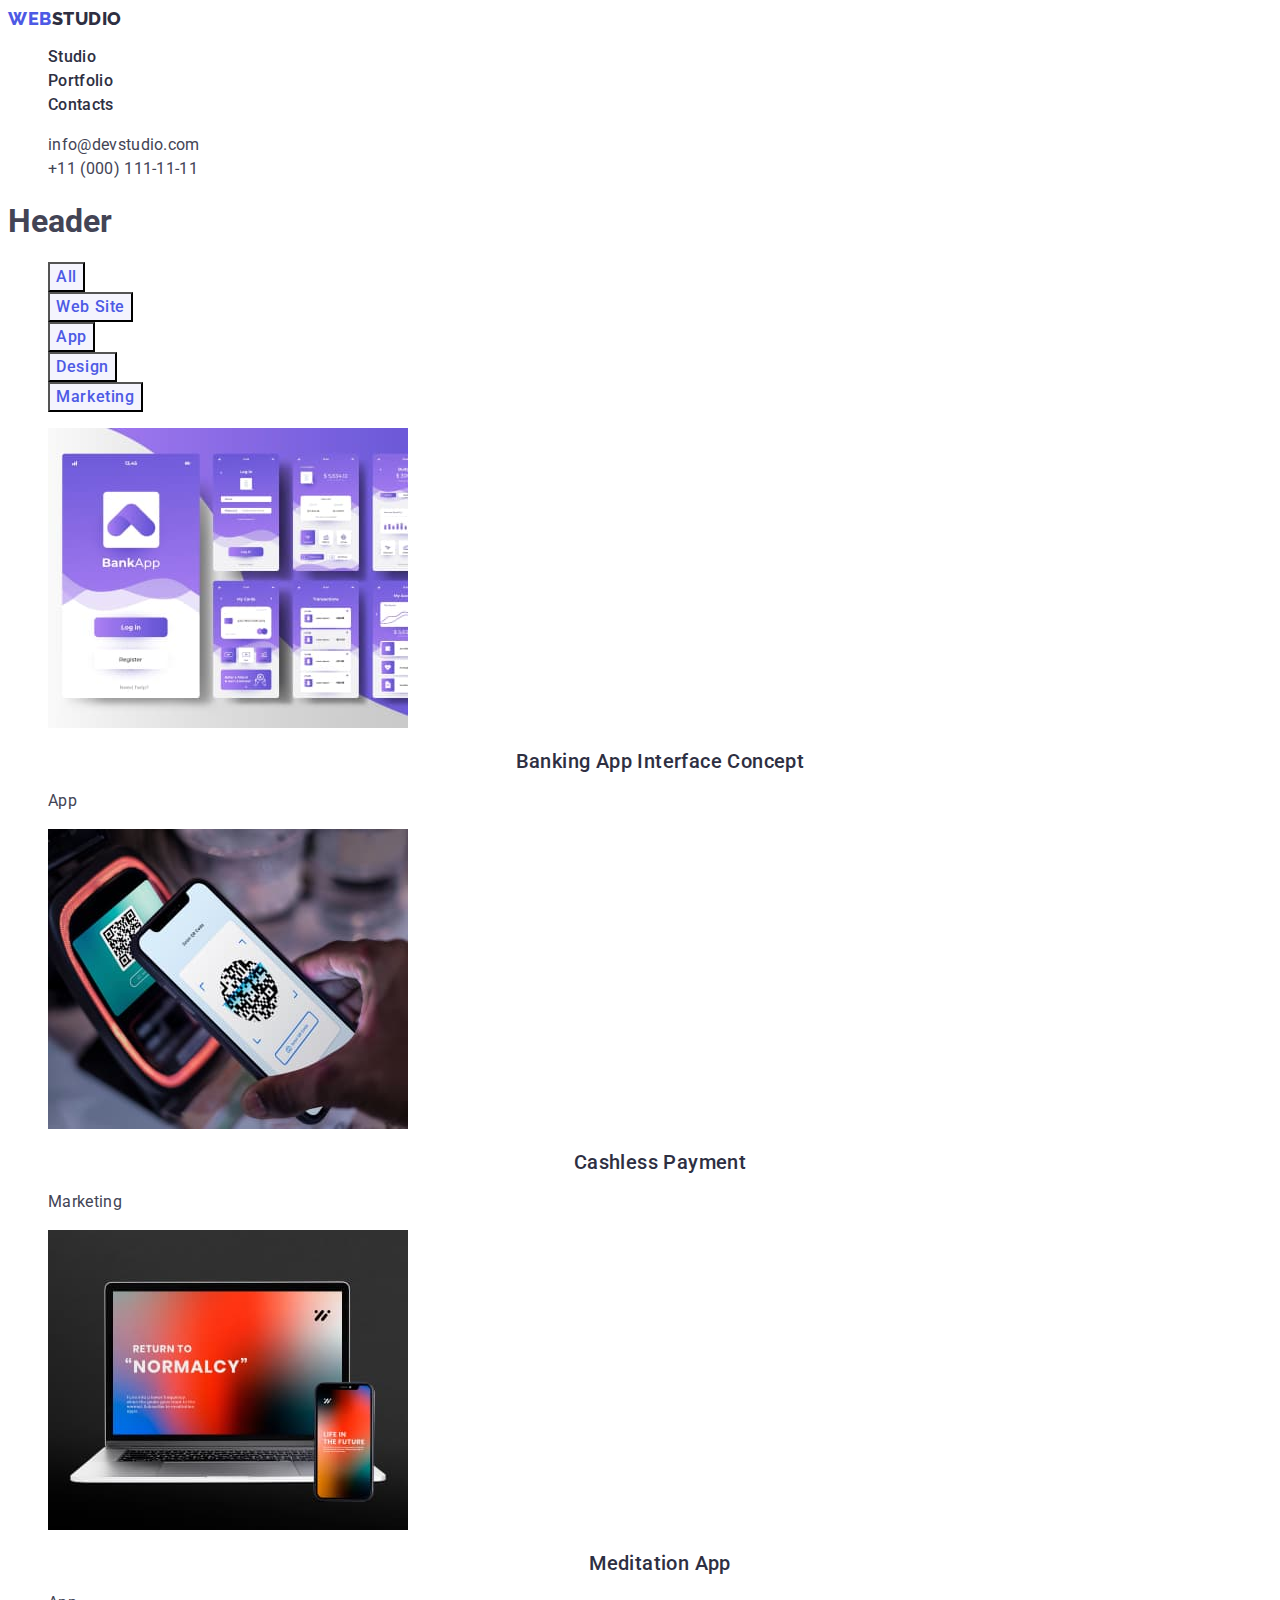
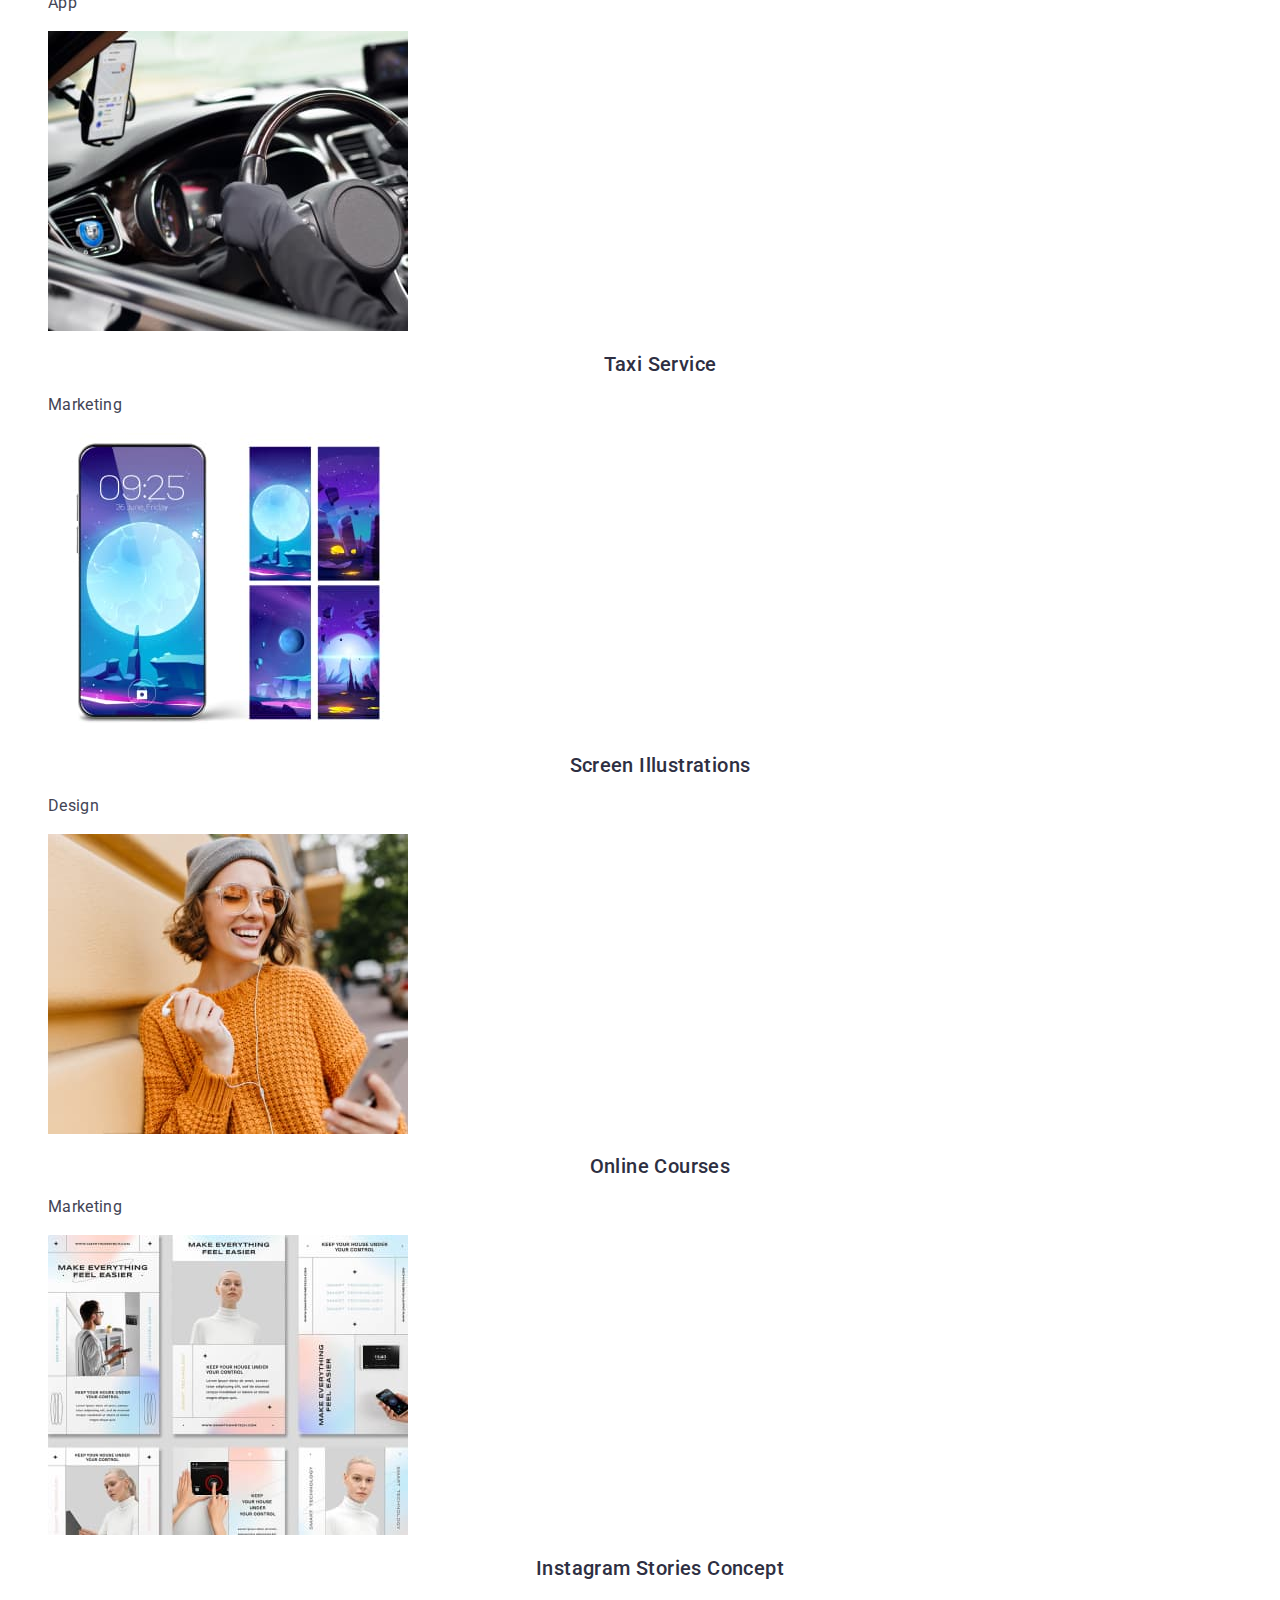
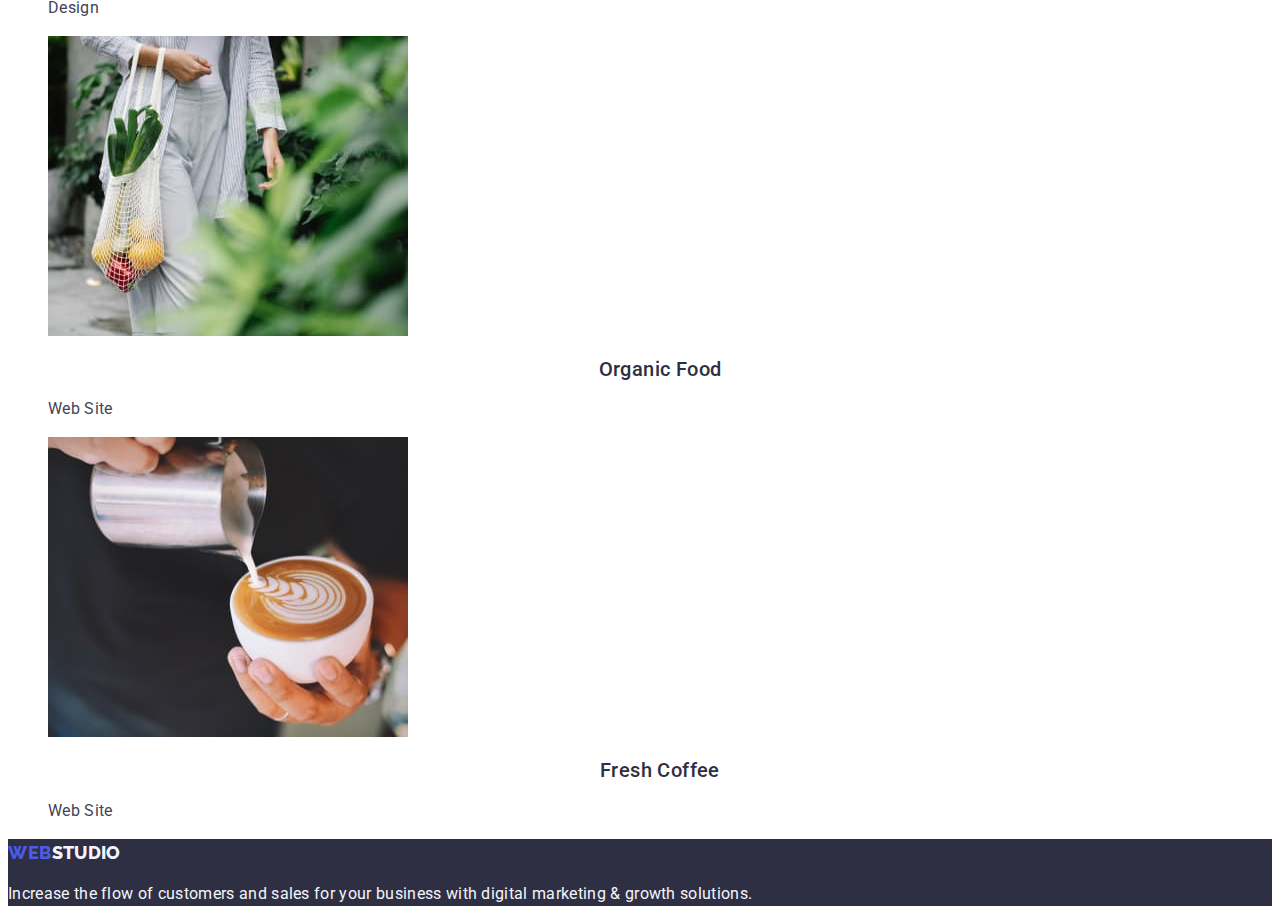
==== portfolio.html @ 29a631ba "Initial commit" ====
<!DOCTYPE html>
<html lang="en">
  <head>
    <meta charset="UTF-8" />
    <meta name="viewport" content="width=device-width, initial-scale=1.0" />
    <title>Web Studio</title>
    <link rel="preconnect" href="https://fonts.googleapis.com" />
    <link rel="preconnect" href="https://fonts.gstatic.com" crossorigin />
    <link
      href="https://fonts.googleapis.com/css2?family=Raleway:wght@400;800&family=Roboto:wght@500&display=swap"
      rel="stylesheet"
    />
    <link rel="stylesheet" href="./css/styles.css" />
  </head>
  <body>
    <header>
      <nav>
        <!-- Logo -->
        <a class="link logo" href="./index.html"
          >Web<span class="studio-text">Studio</span></a
        >
        <!-- menu -->
        <ul class="list">
          <li>
            <a class="menu-item link" href="./index.html">Studio</a>
          </li>
          <li>
            <a class="menu-item link" href="./portfolio.html">Portfolio</a>
          </li>
          <li><a class="menu-item link" href="">Contacts</a></li>
        </ul>
      </nav>
      <!-- contacts -->
      <address class="address">
        <ul class="list">
          <li>
            <a class="address-item link" href="mailto:info@devstudio.com"
              >info@devstudio.com</a
            >
          </li>
          <li>
            <a class="address-item link" href="tel:+110001111111"
              >+11 (000) 111-11-11</a
            >
          </li>
        </ul>
      </address>
    </header>
    <main>
      <!-- filter buttons -->
      <section>
        <h1>Header</h1>
        <ul class="list">
          <li>
            <button class="filter-buttons-section" type="button">All</button>
          </li>
          <li>
            <button class="filter-buttons-section" type="button">
              Web Site
            </button>
          </li>
          <li>
            <button class="filter-buttons-section" type="button">App</button>
          </li>
          <li>
            <button class="filter-buttons-section" type="button">Design</button>
          </li>
          <li>
            <button class="filter-buttons-section" type="button">
              Marketing
            </button>
          </li>
        </ul>
        <ul class="list">
          <li>
            <a class="link" href="">
              <img
                src="./images/portfolio/bank-app-interface.jpg"
                alt="Banking App Interface"
                width="360"
                height="300"
              />
              <h2 class="second-level-header portfolio-second-level-header"> Banking App Interface Concept </h2>
              <p class="sec-two-four-paragraph portfolio-paragraph"> App </p>
            </a>
          </li>
          <li>
            <a class="link" href="">
              <img
                src="./images/portfolio/cashless-payment.jpg"
                alt="Cashless Payment"
                width="360"
                height="300"
              />
              <h2 class="second-level-header portfolio-second-level-header"> Cashless Payment </h2>
              <p class="sec-two-four-paragraph portfolio-paragraph"> Marketing </p>
            </a>
          </li>
          <li>
            <a class="link" href="">
              <img
                src="./images/portfolio/meditation-app.jpg"
                alt="Meditation App"
                width="360"
                height="300"
              />
              <h2 class="second-level-header portfolio-second-level-header"> Meditation App </h2>
              <p class="sec-two-four-paragraph portfolio-paragraph"> App </p>
            </a>
          </li>
          <li>
            <a class="link" href="">
              <img
                src="./images/portfolio/taxi-service.jpg"
                alt="Taxi Service"
                width="360"
                height="300"
              />
              <h2 class="second-level-header portfolio-second-level-header"> Taxi Service </h2>
              <p class="sec-two-four-paragraph portfolio-paragraph"> Marketing </p>
            </a>
          </li>
          <li>
            <a class="link" href="">
              <img
                src="./images/portfolio/screen-illustrations.jpg"
                alt="Screen Illustrations"
                width="360"
                height="300"
              />
              <h2 class="second-level-header portfolio-second-level-header"> Screen Illustrations </h2>
              <p class="sec-two-four-paragraph portfolio-paragraph"> Design </p>
            </a>
          </li>
          <li>
            <a class="link" href="">
              <img
                src="./images/portfolio/online-courses.jpg"
                alt="Online Courses"
                width="360"
                height="300"
              />
              <h2 class="second-level-header portfolio-second-level-header"> Online Courses </h2>
              <p class="sec-two-four-paragraph portfolio-paragraph"> Marketing </p>
            </a>
          </li>
          <li>
            <a class="link" href="">
              <img
                src="./images/portfolio/insta-stories-concept.jpg"
                alt="Instagram Stories Concept"
                width="360"
                height="300"
              />
              <h2 class="second-level-header portfolio-second-level-header"> Instagram Stories Concept </h2>
              <p class="sec-two-four-paragraph portfolio-paragraph"> Design </p>
            </a>
          </li>
          <li>
            <a class="link" href="">
              <img
                src="./images/portfolio/organic-food.jpg"
                alt="Organic Food"
                width="360"
                height="300"
              />
              <h2 class="second-level-header portfolio-second-level-header"> Organic Food </h2>
              <p class="sec-two-four-paragraph portfolio-paragraph"> Web Site</p>
            </a>
          </li>
          <li>
            <a class="link" href="">
              <img
                src="./images/portfolio/fresh-coffee.jpg"
                alt="Fresh Coffee"
                width="360"
                height="300"
              />
              <h2 class="second-level-header portfolio-second-level-header"> Fresh Coffee </h2>
              <p class="sec-two-four-paragraph portfolio-paragraph"> Web Site </p>
            </a>
          </li>
        </ul>
      </section>
    </main>
    <footer class="footer">
      <a class="link logo" href="./index.html"
        >Web<span class="studio-text-footer">Studio</span></a
      >
      <p class="footer-text">
        Increase the flow of customers and sales for your business with digital
        marketing & growth solutions.
      </p>
    </footer>
  </body>
</html>
---- css/styles.css ----
:root {
    --white: #ffffff;
    --dairy: #fcfcfc;
    --cornflower: #e7e9fc;
    --cloud: #f4f4fd;
    --iris: #4d5ae5;
    --ocean: #404bbf;
    --navy-blue: #2e2f42;
    --slate: #434455;
}

.list {
    list-style: none;
}

.link {
    text-decoration: none;
}

body {
    font-family: "Roboto", sans-serif;
    color: #434455;
    background-color: var(--white);
}

nav .logo {
    font-family: Raleway, sans-serif;
    font-size: 18px;
    font-weight: 800;
    line-height: 1.17;
    color: var(--iris);
    letter-spacing: 0.54px;
    text-transform: uppercase;
}

/* navigation */
.studio-text {
    color: var(--navy-blue);
    text-shadow: none;
}

.menu-item {
    font-weight: 500;
    font-size: 16px;
    line-height: 1.5;
    letter-spacing: 0.02em;
    color: var(--navy-blue);
}

.menu-item:hover,
.menu-item:focus {
    color: #404bbf;
}

address {
    font-style: normal;
}

.address-item {
    font-style: normal;
    line-height: 1.5;
    letter-spacing: 0.02em;
    color: var(--slate);
}

.address-item:hover,
.address-item:focus {
    color: #404bbf;
}

/* footer */
.footer {
    background-color: var(--navy-blue)
}

.logo {
    font-family: "Raleway", sans-serif;
    font-weight: 800;
    font-size: 18px;
    line-height: 1.17;
    letter-spacing: 0.03em;
    text-transform: uppercase;
    color: var(--iris);
}

.studio-text-footer {
    color: #f4f4fd;
    line-height: 1.5;
    color: var(--cloud);
    letter-spacing: 0.02em;
}

.footer-text {
    line-height: 1.5;
    color: var(--cloud);
    letter-spacing: 0.02em;
}

/* page 1 */
/* section 1 hero  */
.hero-section {
    background-color: var(--navy-blue);
}
.page-header {
    font-size: 56px;
    line-height: 1.07;
    text-align: center;
    letter-spacing: 0.02em;
    color: #ffffff;
}
/* hero button */
.hero-btn {
    background-color: #4D5AE5;
    color: #ffffff ;
    font-family: inherit;
    font-size: 16px;
    font-style: normal;
    font-weight: 500;
    line-height: 1.5;
    letter-spacing: 0.04em;
    cursor: pointer;
}

.hero-btn:hover,
.hero-btn:focus {
    background-color: var(--ocean);
    color: var(--white);
}

.level-three-header {
font-weight: 500;
font-size: 20px;
line-height: 1.2;
letter-spacing: 0.02em;
color: var(--navy-blue);

}

.sec-two-four-paragraph {
    line-height: 1.5;
    letter-spacing: 0.02em;
}

/* Section What are we doing  */
.second-level-header {
    font-size: 36px;
    line-height: 1.11;
    text-align: center;
    letter-spacing: 0.02em;
    text-transform: capitalize;
    color: var(--navy-blue);
}

/* Section 4 Our Team */
.our-team {
    background-color: #F4F4FD;
}
.our-team-list-item {
    background-color: #FFFFFF;
}

/* page 2 portfolio */
/* filter buttons */
.filter-buttons-section {
    font-family: inherit;
    font-weight: 500;
    font-size: 16px;
    line-height: 1.5;
    letter-spacing: 0.04em;
    color: var(--iris);
    background-color: var(--cloud);
    cursor: pointer;
}

.filter-buttons-section:hover,
.filter-buttons-section:focus {
    color: #FFFFFF;
    background-color: #404BBF;
}

.portfolio-second-level-header {
    font-weight: 500;
    font-size: 20px;
    line-height: 1.2;
}

.portfolio-paragraph {
    color: var(--slate);
}
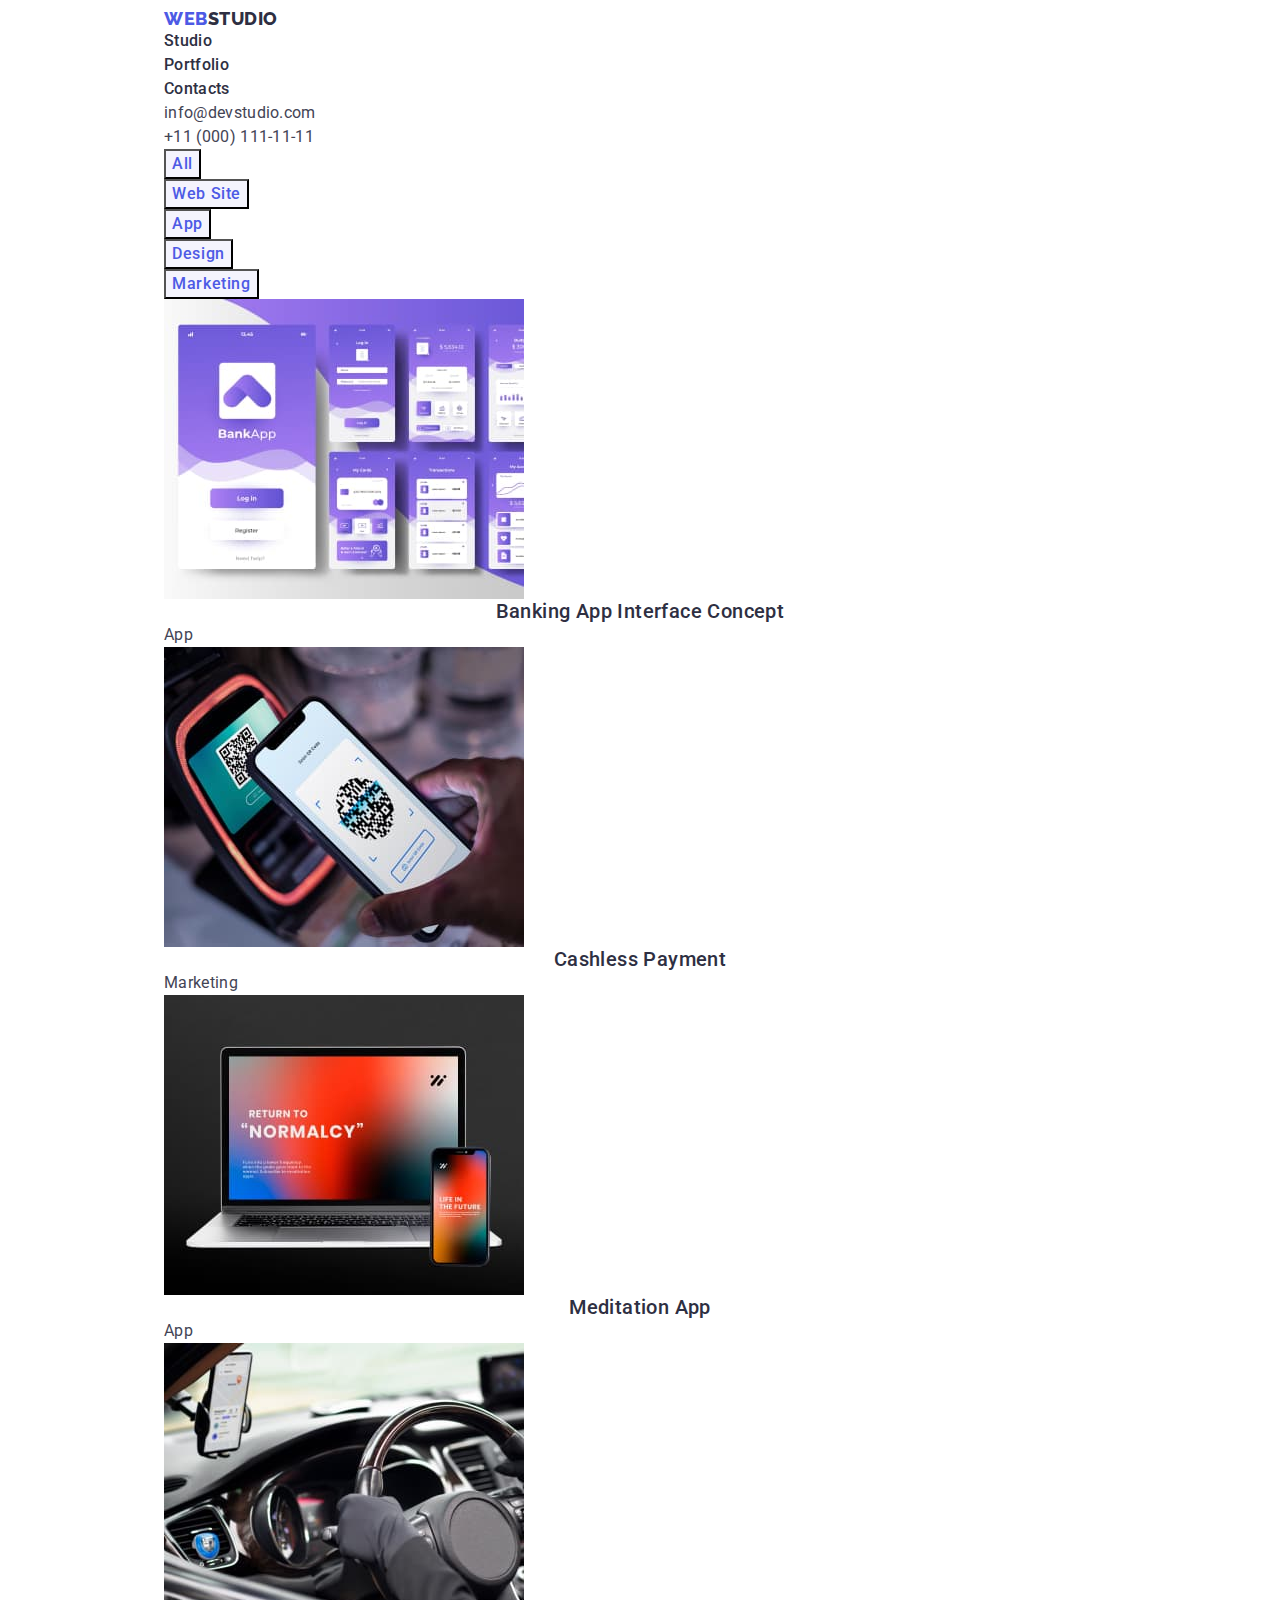
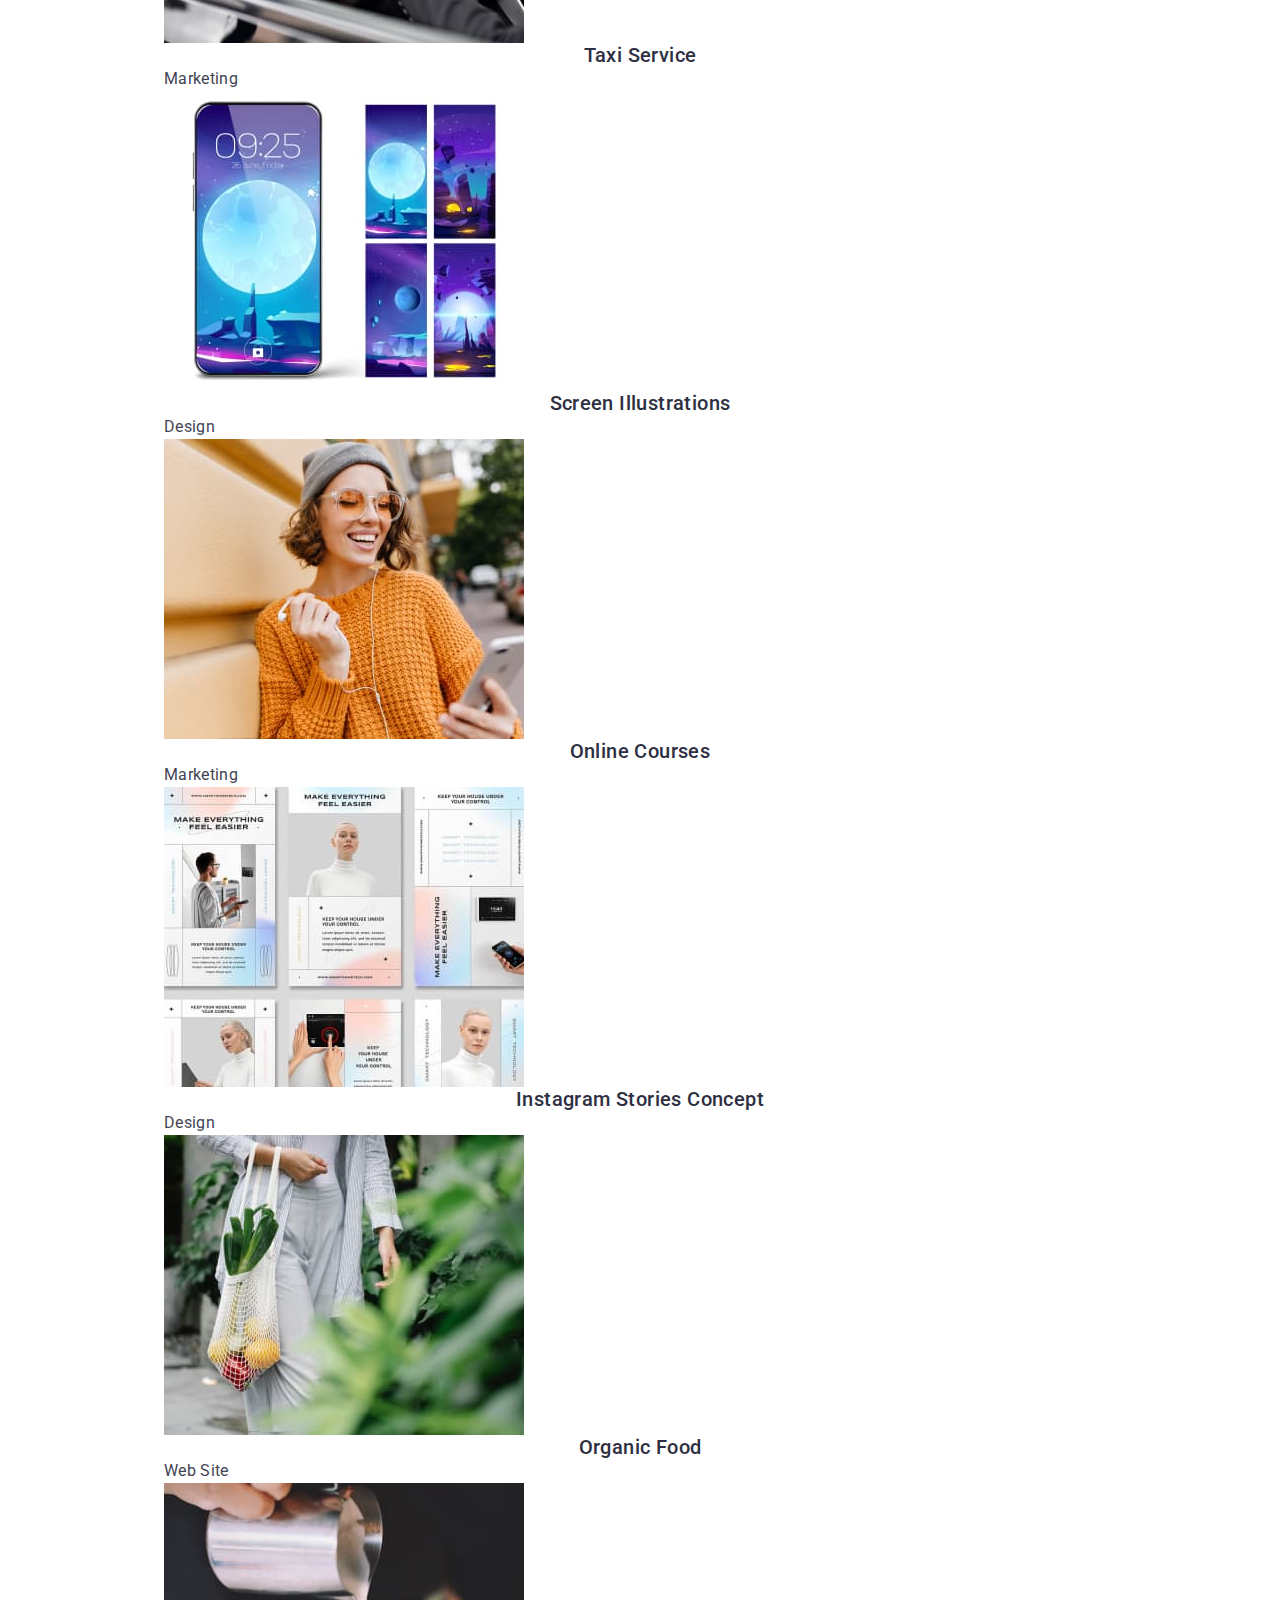
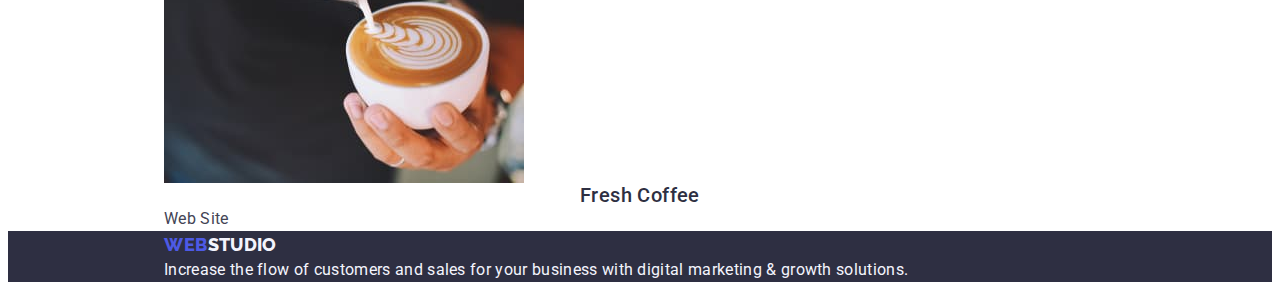
==== commit cf0b8470: "first edit" ====
--- a/portfolio.html
+++ b/portfolio.html
@@ -10,187 +10,230 @@
       href="https://fonts.googleapis.com/css2?family=Raleway:wght@400;800&family=Roboto:wght@500&display=swap"
       rel="stylesheet"
     />
+    <link
+      rel="stylesheet"
+      href="https://cdnjs.cloudflare.com/ajax/libs/modern-normalize/2.0.0/modern-normalize.min.css"
+      integrity="sha512-4xo8blKMVCiXpTaLzQSLSw3KFOVPWhm/TRtuPVc4WG6kUgjH6J03IBuG7JZPkcWMxJ5huwaBpOpnwYElP/m6wg=="
+      crossorigin="anonymous"
+      referrerpolicy="no-referrer"
+    />
     <link rel="stylesheet" href="./css/styles.css" />
   </head>
   <body>
     <header>
-      <nav>
-        <!-- Logo -->
-        <a class="link logo" href="./index.html"
-          >Web<span class="studio-text">Studio</span></a
-        >
-        <!-- menu -->
-        <ul class="list">
-          <li>
-            <a class="menu-item link" href="./index.html">Studio</a>
-          </li>
-          <li>
-            <a class="menu-item link" href="./portfolio.html">Portfolio</a>
-          </li>
-          <li><a class="menu-item link" href="">Contacts</a></li>
-        </ul>
-      </nav>
-      <!-- contacts -->
-      <address class="address">
-        <ul class="list">
-          <li>
-            <a class="address-item link" href="mailto:info@devstudio.com"
-              >info@devstudio.com</a
-            >
-          </li>
-          <li>
-            <a class="address-item link" href="tel:+110001111111"
-              >+11 (000) 111-11-11</a
-            >
-          </li>
-        </ul>
-      </address>
+      <div class="container">
+        <nav>
+          <!-- Logo -->
+          <a class="link logo" href="./index.html"
+            >Web<span class="studio-text">Studio</span></a
+          >
+          <!-- menu -->
+          <ul class="list">
+            <li>
+              <a class="menu-item link" href="./index.html">Studio</a>
+            </li>
+            <li>
+              <a class="menu-item link" href="./portfolio.html">Portfolio</a>
+            </li>
+            <li><a class="menu-item link" href="">Contacts</a></li>
+          </ul>
+        </nav>
+        <!-- contacts -->
+        <address class="address">
+          <ul class="list">
+            <li>
+              <a class="address-item link" href="mailto:info@devstudio.com"
+                >info@devstudio.com</a
+              >
+            </li>
+            <li>
+              <a class="address-item link" href="tel:+110001111111"
+                >+11 (000) 111-11-11</a
+              >
+            </li>
+          </ul>
+        </address>
+      </div>
     </header>
     <main>
       <!-- filter buttons -->
       <section>
-        <h1>Header</h1>
-        <ul class="list">
-          <li>
-            <button class="filter-buttons-section" type="button">All</button>
-          </li>
-          <li>
-            <button class="filter-buttons-section" type="button">
-              Web Site
-            </button>
-          </li>
-          <li>
-            <button class="filter-buttons-section" type="button">App</button>
-          </li>
-          <li>
-            <button class="filter-buttons-section" type="button">Design</button>
-          </li>
-          <li>
-            <button class="filter-buttons-section" type="button">
-              Marketing
-            </button>
-          </li>
-        </ul>
-        <ul class="list">
-          <li>
-            <a class="link" href="">
-              <img
-                src="./images/portfolio/bank-app-interface.jpg"
-                alt="Banking App Interface"
-                width="360"
-                height="300"
-              />
-              <h2 class="second-level-header portfolio-second-level-header"> Banking App Interface Concept </h2>
-              <p class="sec-two-four-paragraph portfolio-paragraph"> App </p>
-            </a>
-          </li>
-          <li>
-            <a class="link" href="">
-              <img
-                src="./images/portfolio/cashless-payment.jpg"
-                alt="Cashless Payment"
-                width="360"
-                height="300"
-              />
-              <h2 class="second-level-header portfolio-second-level-header"> Cashless Payment </h2>
-              <p class="sec-two-four-paragraph portfolio-paragraph"> Marketing </p>
-            </a>
-          </li>
-          <li>
-            <a class="link" href="">
-              <img
-                src="./images/portfolio/meditation-app.jpg"
-                alt="Meditation App"
-                width="360"
-                height="300"
-              />
-              <h2 class="second-level-header portfolio-second-level-header"> Meditation App </h2>
-              <p class="sec-two-four-paragraph portfolio-paragraph"> App </p>
-            </a>
-          </li>
-          <li>
-            <a class="link" href="">
-              <img
-                src="./images/portfolio/taxi-service.jpg"
-                alt="Taxi Service"
-                width="360"
-                height="300"
-              />
-              <h2 class="second-level-header portfolio-second-level-header"> Taxi Service </h2>
-              <p class="sec-two-four-paragraph portfolio-paragraph"> Marketing </p>
-            </a>
-          </li>
-          <li>
-            <a class="link" href="">
-              <img
-                src="./images/portfolio/screen-illustrations.jpg"
-                alt="Screen Illustrations"
-                width="360"
-                height="300"
-              />
-              <h2 class="second-level-header portfolio-second-level-header"> Screen Illustrations </h2>
-              <p class="sec-two-four-paragraph portfolio-paragraph"> Design </p>
-            </a>
-          </li>
-          <li>
-            <a class="link" href="">
-              <img
-                src="./images/portfolio/online-courses.jpg"
-                alt="Online Courses"
-                width="360"
-                height="300"
-              />
-              <h2 class="second-level-header portfolio-second-level-header"> Online Courses </h2>
-              <p class="sec-two-four-paragraph portfolio-paragraph"> Marketing </p>
-            </a>
-          </li>
-          <li>
-            <a class="link" href="">
-              <img
-                src="./images/portfolio/insta-stories-concept.jpg"
-                alt="Instagram Stories Concept"
-                width="360"
-                height="300"
-              />
-              <h2 class="second-level-header portfolio-second-level-header"> Instagram Stories Concept </h2>
-              <p class="sec-two-four-paragraph portfolio-paragraph"> Design </p>
-            </a>
-          </li>
-          <li>
-            <a class="link" href="">
-              <img
-                src="./images/portfolio/organic-food.jpg"
-                alt="Organic Food"
-                width="360"
-                height="300"
-              />
-              <h2 class="second-level-header portfolio-second-level-header"> Organic Food </h2>
-              <p class="sec-two-four-paragraph portfolio-paragraph"> Web Site</p>
-            </a>
-          </li>
-          <li>
-            <a class="link" href="">
-              <img
-                src="./images/portfolio/fresh-coffee.jpg"
-                alt="Fresh Coffee"
-                width="360"
-                height="300"
-              />
-              <h2 class="second-level-header portfolio-second-level-header"> Fresh Coffee </h2>
-              <p class="sec-two-four-paragraph portfolio-paragraph"> Web Site </p>
-            </a>
-          </li>
-        </ul>
+        <div class="container">
+          <h1 class="visually-hidden">Header</h1>
+          <ul class="list">
+            <li>
+              <button class="filter-buttons-section" type="button">All</button>
+            </li>
+            <li>
+              <button class="filter-buttons-section" type="button">
+                Web Site
+              </button>
+            </li>
+            <li>
+              <button class="filter-buttons-section" type="button">App</button>
+            </li>
+            <li>
+              <button class="filter-buttons-section" type="button">
+                Design
+              </button>
+            </li>
+            <li>
+              <button class="filter-buttons-section" type="button">
+                Marketing
+              </button>
+            </li>
+          </ul>
+          <ul class="list">
+            <li>
+              <a class="link" href="">
+                <img
+                  src="./images/portfolio/bank-app-interface.jpg"
+                  alt="Banking App Interface"
+                  width="360"
+                  height="300"
+                />
+                <h2 class="second-level-header portfolio-second-level-header">
+                  Banking App Interface Concept
+                </h2>
+                <p class="sec-two-four-paragraph portfolio-paragraph">App</p>
+              </a>
+            </li>
+            <li>
+              <a class="link" href="">
+                <img
+                  src="./images/portfolio/cashless-payment.jpg"
+                  alt="Cashless Payment"
+                  width="360"
+                  height="300"
+                />
+                <h2 class="second-level-header portfolio-second-level-header">
+                  Cashless Payment
+                </h2>
+                <p class="sec-two-four-paragraph portfolio-paragraph">
+                  Marketing
+                </p>
+              </a>
+            </li>
+            <li>
+              <a class="link" href="">
+                <img
+                  src="./images/portfolio/meditation-app.jpg"
+                  alt="Meditation App"
+                  width="360"
+                  height="300"
+                />
+                <h2 class="second-level-header portfolio-second-level-header">
+                  Meditation App
+                </h2>
+                <p class="sec-two-four-paragraph portfolio-paragraph">App</p>
+              </a>
+            </li>
+            <li>
+              <a class="link" href="">
+                <img
+                  src="./images/portfolio/taxi-service.jpg"
+                  alt="Taxi Service"
+                  width="360"
+                  height="300"
+                />
+                <h2 class="second-level-header portfolio-second-level-header">
+                  Taxi Service
+                </h2>
+                <p class="sec-two-four-paragraph portfolio-paragraph">
+                  Marketing
+                </p>
+              </a>
+            </li>
+            <li>
+              <a class="link" href="">
+                <img
+                  src="./images/portfolio/screen-illustrations.jpg"
+                  alt="Screen Illustrations"
+                  width="360"
+                  height="300"
+                />
+                <h2 class="second-level-header portfolio-second-level-header">
+                  Screen Illustrations
+                </h2>
+                <p class="sec-two-four-paragraph portfolio-paragraph">Design</p>
+              </a>
+            </li>
+            <li>
+              <a class="link" href="">
+                <img
+                  src="./images/portfolio/online-courses.jpg"
+                  alt="Online Courses"
+                  width="360"
+                  height="300"
+                />
+                <h2 class="second-level-header portfolio-second-level-header">
+                  Online Courses
+                </h2>
+                <p class="sec-two-four-paragraph portfolio-paragraph">
+                  Marketing
+                </p>
+              </a>
+            </li>
+            <li>
+              <a class="link" href="">
+                <img
+                  src="./images/portfolio/insta-stories-concept.jpg"
+                  alt="Instagram Stories Concept"
+                  width="360"
+                  height="300"
+                />
+                <h2 class="second-level-header portfolio-second-level-header">
+                  Instagram Stories Concept
+                </h2>
+                <p class="sec-two-four-paragraph portfolio-paragraph">Design</p>
+              </a>
+            </li>
+            <li>
+              <a class="link" href="">
+                <img
+                  src="./images/portfolio/organic-food.jpg"
+                  alt="Organic Food"
+                  width="360"
+                  height="300"
+                />
+                <h2 class="second-level-header portfolio-second-level-header">
+                  Organic Food
+                </h2>
+                <p class="sec-two-four-paragraph portfolio-paragraph">
+                  Web Site
+                </p>
+              </a>
+            </li>
+            <li>
+              <a class="link" href="">
+                <img
+                  src="./images/portfolio/fresh-coffee.jpg"
+                  alt="Fresh Coffee"
+                  width="360"
+                  height="300"
+                />
+                <h2 class="second-level-header portfolio-second-level-header">
+                  Fresh Coffee
+                </h2>
+                <p class="sec-two-four-paragraph portfolio-paragraph">
+                  Web Site
+                </p>
+              </a>
+            </li>
+          </ul>
+        </div>
       </section>
     </main>
     <footer class="footer">
-      <a class="link logo" href="./index.html"
-        >Web<span class="studio-text-footer">Studio</span></a
-      >
-      <p class="footer-text">
-        Increase the flow of customers and sales for your business with digital
-        marketing & growth solutions.
-      </p>
+      <div class="container">
+        <a class="link logo" href="./index.html"
+          >Web<span class="studio-text-footer">Studio</span></a
+        >
+        <p class="footer-text">
+          Increase the flow of customers and sales for your business with
+          digital marketing & growth solutions.
+        </p>
+      </div>
     </footer>
   </body>
 </html>
--- a/css/styles.css
+++ b/css/styles.css
@@ -9,6 +9,12 @@
     --slate: #434455;
 }
 
+*,
+::after,
+::before {
+    box-sizing: border-box;
+}
+
 .list {
     list-style: none;
 }
@@ -186,4 +192,44 @@
 
 .portfolio-paragraph {
     color: var(--slate);
-}+}
+
+.visually-hidden {
+    position: absolute;
+width: 1px;
+height: 1px;
+margin: -1px;
+border: 0;
+padding: 0;
+white-space: nowrap;
+clip-path: inset(100%);
+clip: rect(0 0 0 0);
+overflow: hidden;
+}
+
+p {
+    margin: 0;
+}
+
+h1,
+h2,
+h3 {
+    margin: 0;
+}
+
+ul {
+    margin: 0;
+    padding-left: 0;
+}
+
+img {
+    display: block;
+}
+
+.container { 
+    max-width: 1440px;
+    padding-left:  156px;
+    padding-right:  156px;
+    margin-left:  ;
+    margin-right:  ;
+    }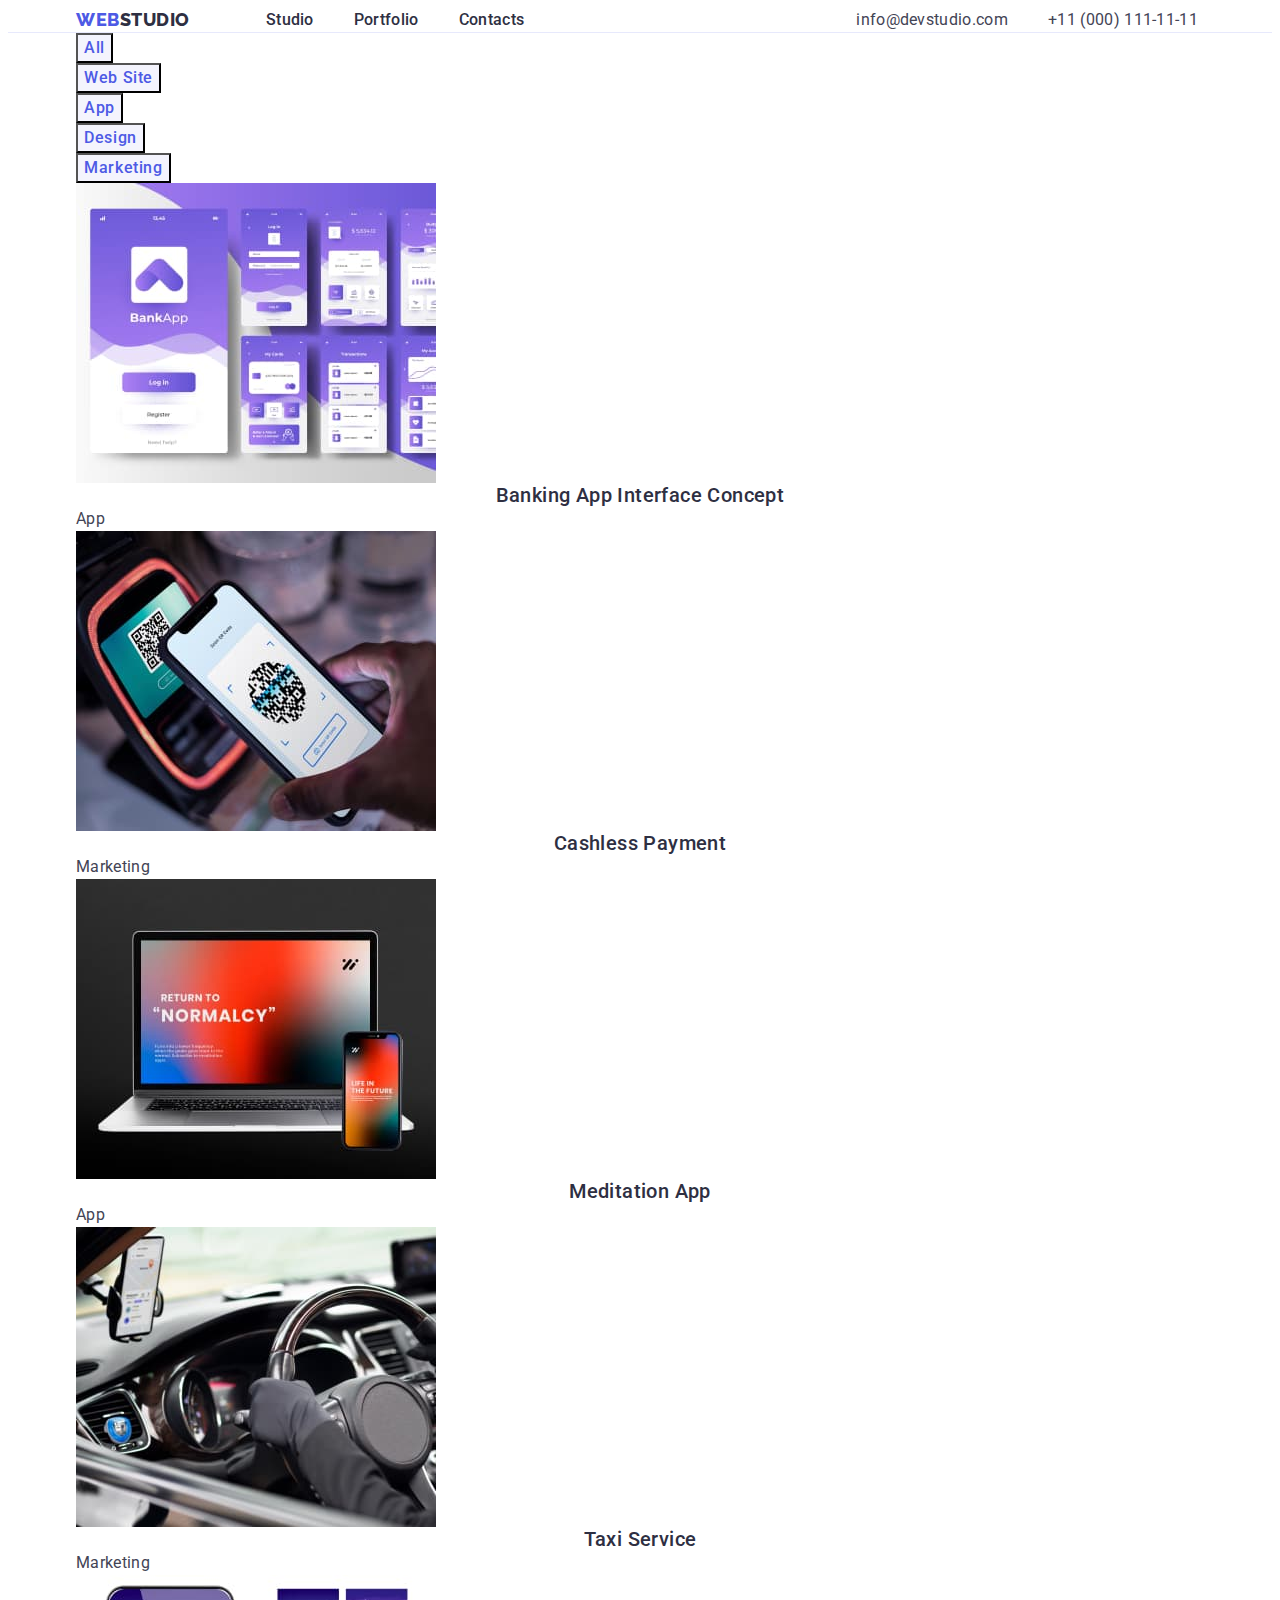
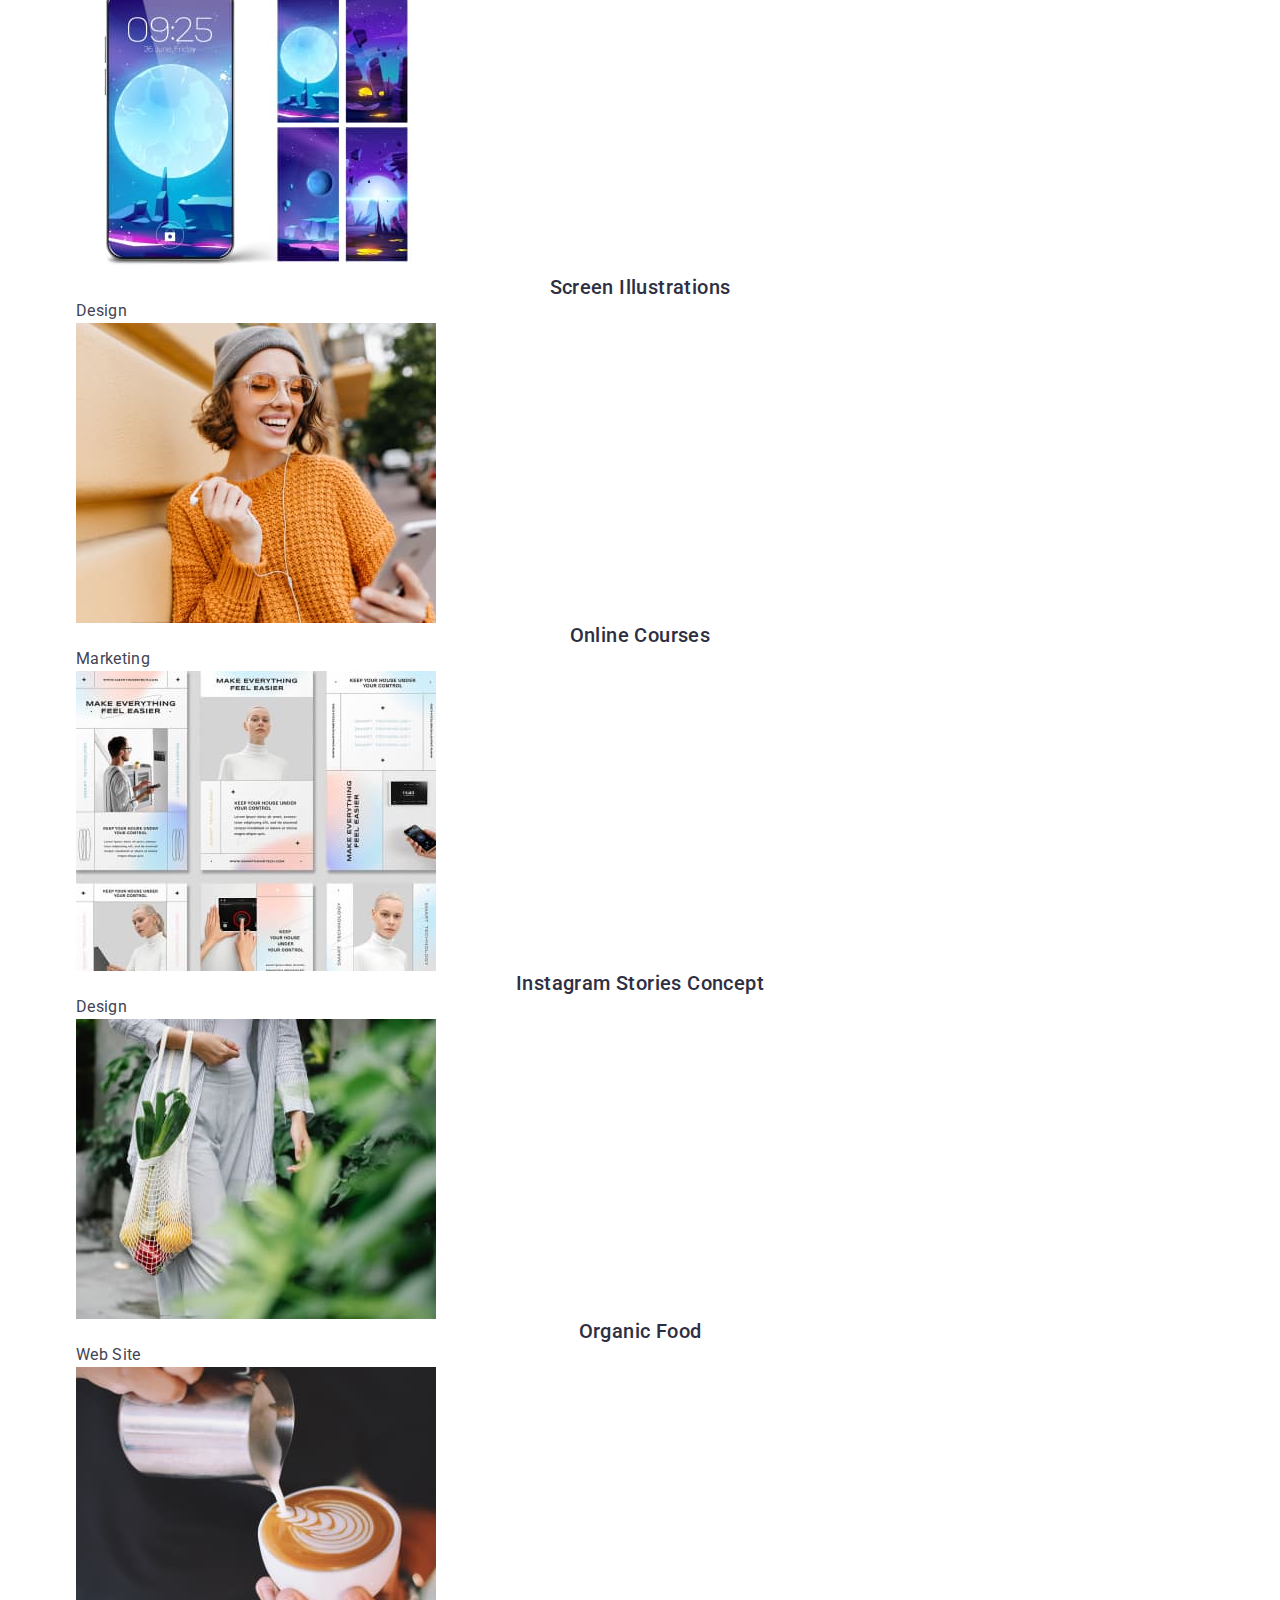
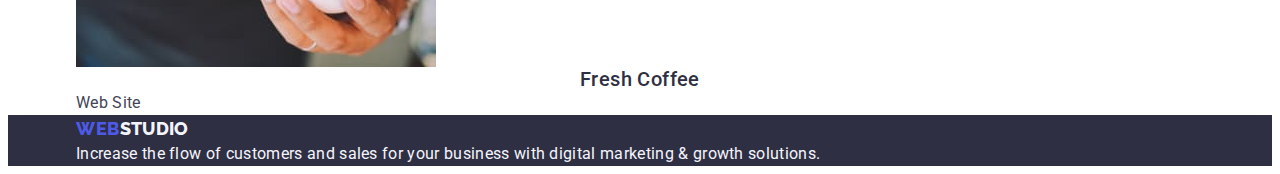
==== commit 8cc88798: "2nd edit" ====
--- a/portfolio.html
+++ b/portfolio.html
@@ -20,40 +20,40 @@
     <link rel="stylesheet" href="./css/styles.css" />
   </head>
   <body>
-    <header>
-      <div class="container">
-        <nav>
-          <!-- Logo -->
-          <a class="link logo" href="./index.html"
-            >Web<span class="studio-text">Studio</span></a
-          >
-          <!-- menu -->
-          <ul class="list">
-            <li>
-              <a class="menu-item link" href="./index.html">Studio</a>
-            </li>
-            <li>
-              <a class="menu-item link" href="./portfolio.html">Portfolio</a>
-            </li>
-            <li><a class="menu-item link" href="">Contacts</a></li>
-          </ul>
-        </nav>
-        <!-- contacts -->
-        <address class="address">
-          <ul class="list">
-            <li>
-              <a class="address-item link" href="mailto:info@devstudio.com"
-                >info@devstudio.com</a
-              >
-            </li>
-            <li>
-              <a class="address-item link" href="tel:+110001111111"
-                >+11 (000) 111-11-11</a
-              >
-            </li>
-          </ul>
-        </address>
-      </div>
+    <header class="all-headers">
+      <div class="container all-headers-content">
+      <nav class="navigation">
+        <!-- Logo -->
+        <a class="link logo" href="./index.html"
+          >Web<span class="studio-text">Studio</span></a
+        >
+        <!-- menu -->
+        <ul class="list menu-list">
+          <li>
+            <a class="menu-item link" href="./index.html">Studio</a>
+          </li>
+          <li>
+            <a class="menu-item link" href="./portfolio.html">Portfolio</a>
+          </li>
+          <li><a class="menu-item link" href="">Contacts</a></li>
+        </ul>
+      </nav>
+      <!-- contacts -->
+      <address class="address">
+        <ul class="list address-list">
+          <li>
+            <a class="address-item link" href="mailto:info@devstudio.com"
+              >info@devstudio.com</a
+            >
+          </li>
+          <li>
+            <a class="address-item link" href="tel:+110001111111"
+              >+11 (000) 111-11-11</a
+            >
+          </li>
+        </ul>
+      </address>
+    </div>
     </header>
     <main>
       <!-- filter buttons -->
--- a/css/styles.css
+++ b/css/styles.css
@@ -207,6 +207,8 @@
 overflow: hidden;
 }
 
+/* homework 3 */
+
 p {
     margin: 0;
 }
@@ -227,9 +229,38 @@
 }
 
 .container { 
-    max-width: 1440px;
-    padding-left:  156px;
-    padding-right:  156px;
-    margin-left:  ;
-    margin-right:  ;
-    }+    max-width: 1158px;
+    padding-left:  15px;
+    padding-right: 15px;
+    margin-left:  auto;
+    margin-right:  auto;
+    }
+
+    .all-headers {
+        border-bottom: 1px solid var(--cornflower);
+    }
+
+    .all-headers-content {
+        display: flex;
+    }
+    
+    .navigation {
+        display: flex;
+        align-items: center;
+    }
+
+    .logo {
+        margin-right: 76px;
+    }
+
+    .menu-list {
+        display: flex; 
+        gap: 40px;
+        margin-right: 332px;
+    }
+
+    .address-list {
+        display: flex; 
+        gap: 40px;
+    }
+
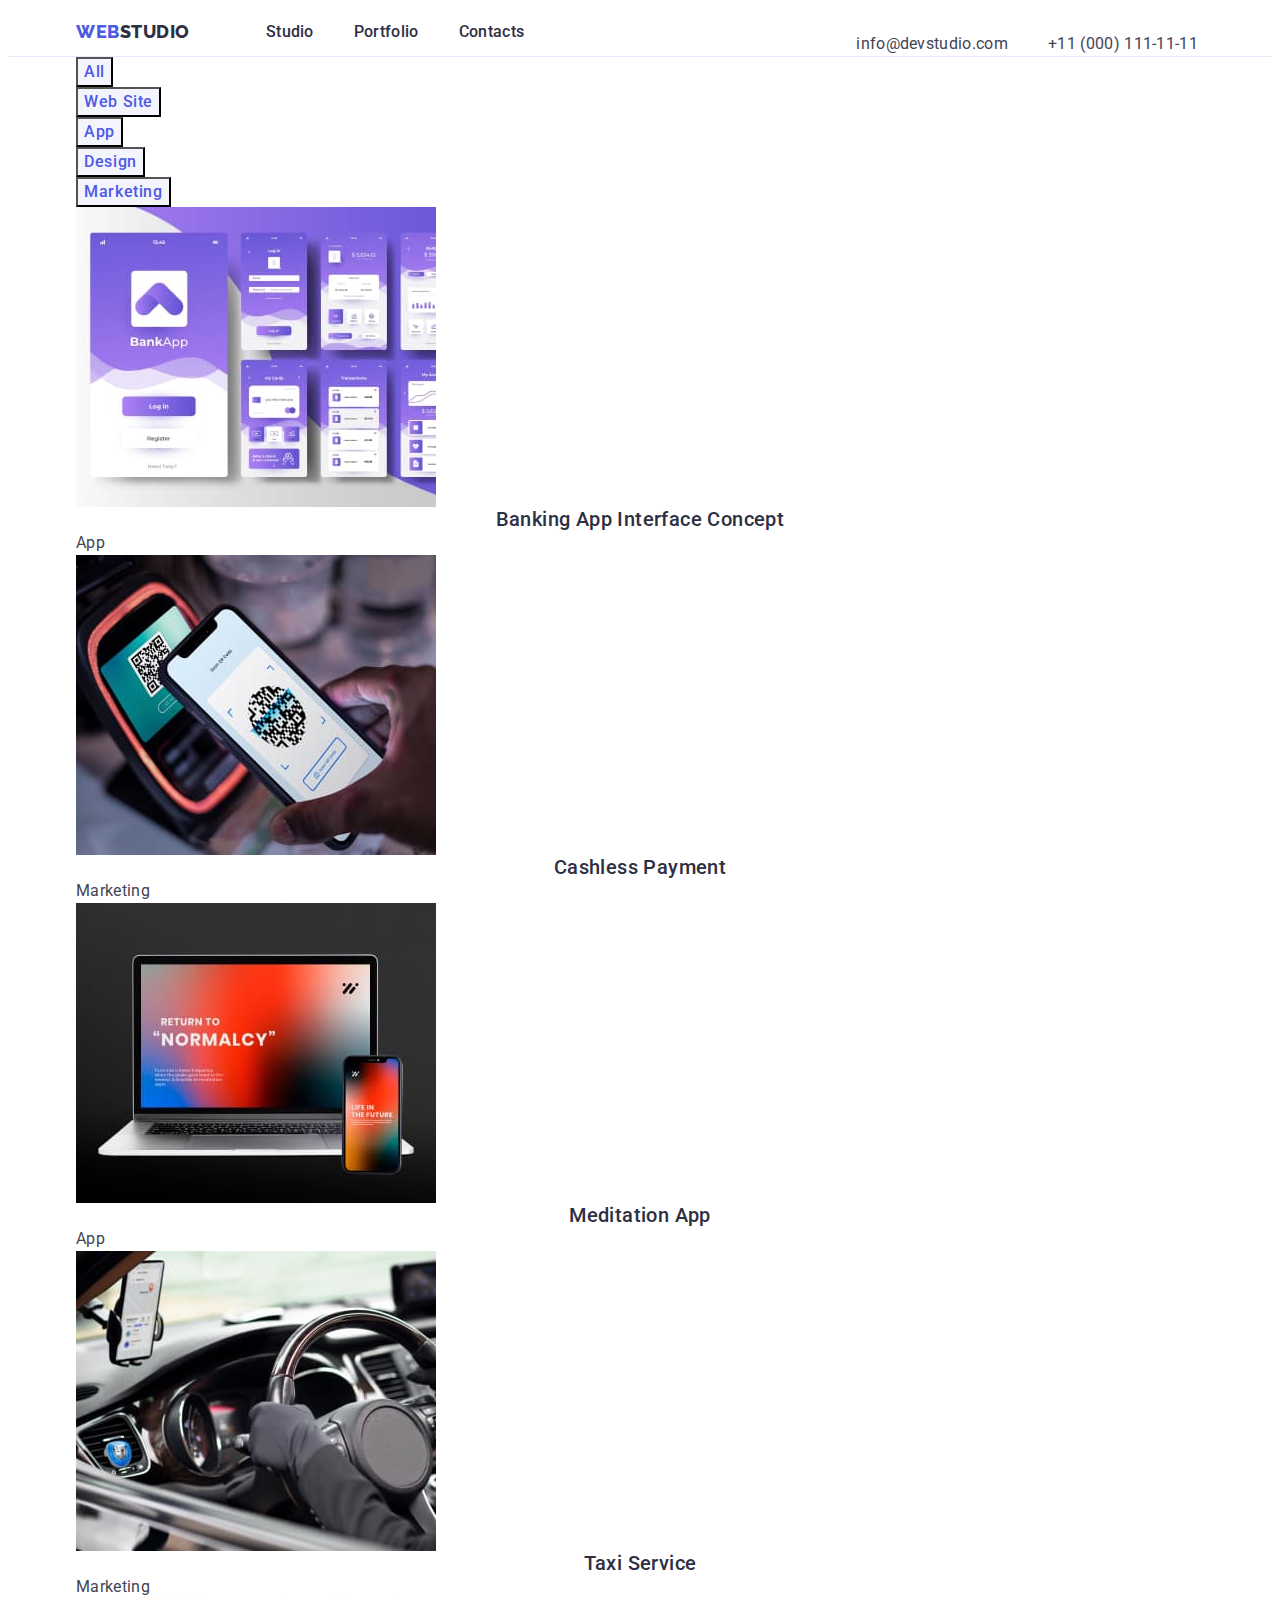
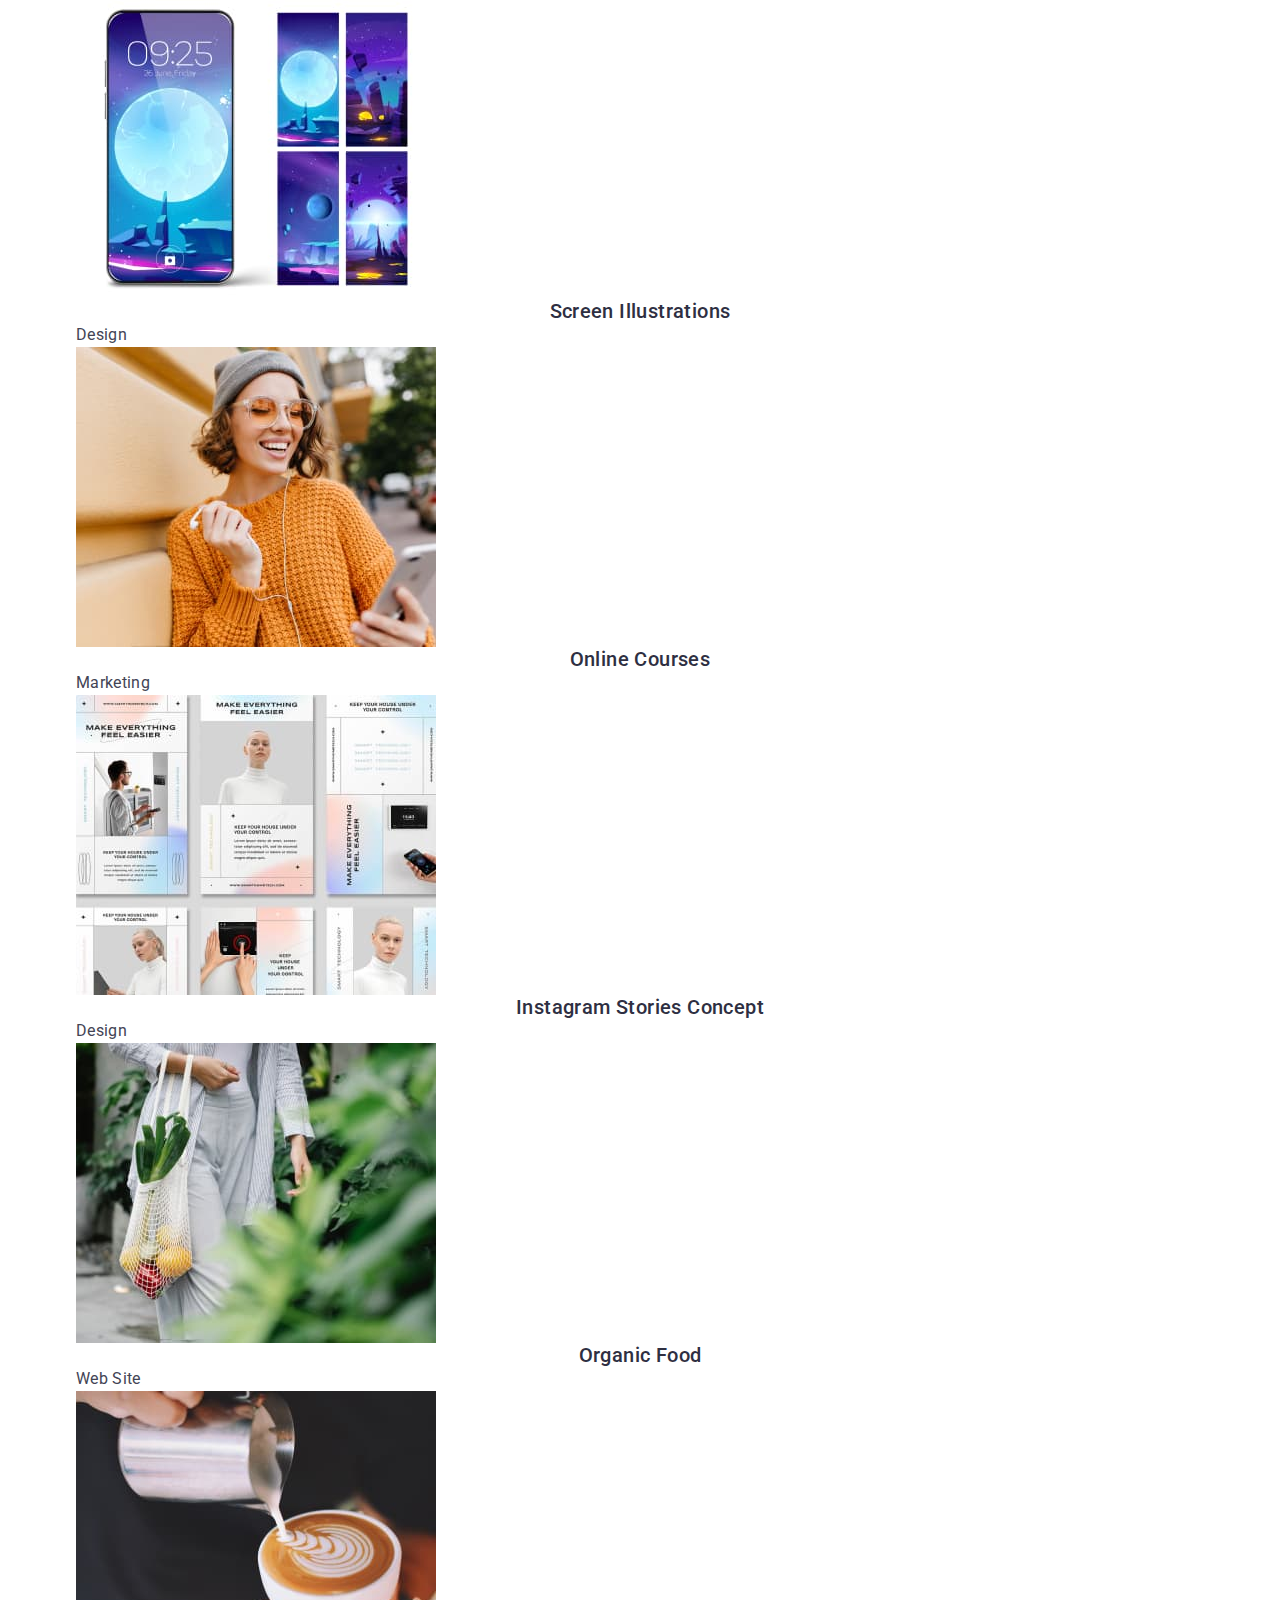
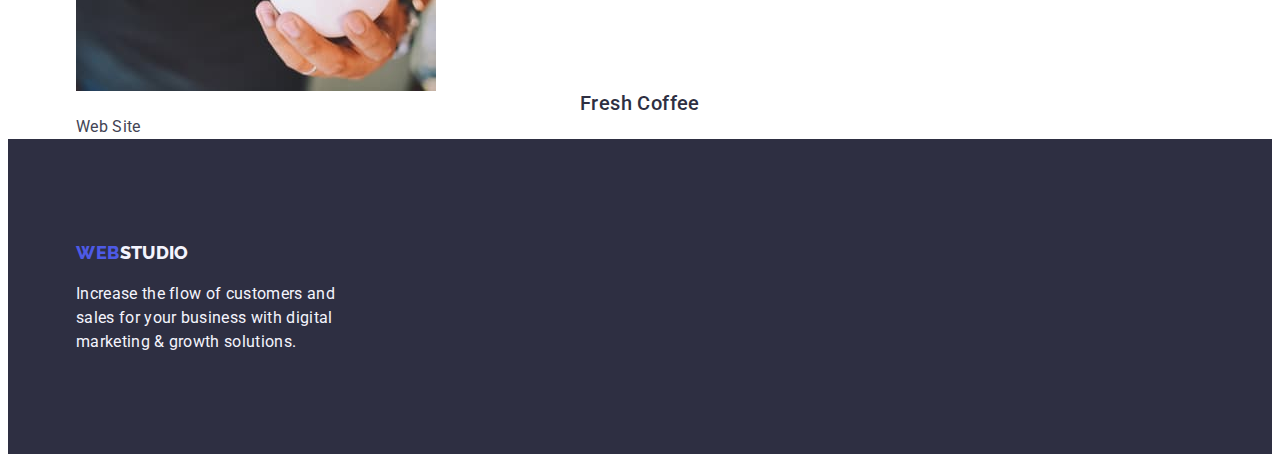
==== commit 4743200d: "footer edit" ====
--- a/portfolio.html
+++ b/portfolio.html
@@ -224,16 +224,16 @@
         </div>
       </section>
     </main>
-    <footer class="footer">
+    <footer class="footer footer-class">
       <div class="container">
-        <a class="link logo" href="./index.html"
-          >Web<span class="studio-text-footer">Studio</span></a
-        >
-        <p class="footer-text">
-          Increase the flow of customers and sales for your business with
-          digital marketing & growth solutions.
-        </p>
-      </div>
+      <a class="link logo footer-logo" href="./index.html"
+        >Web<span class="studio-text-footer">Studio</span></a
+      >
+      <p class="footer-text">
+        Increase the flow of customers and sales for your business with digital
+        marketing & growth solutions.
+      </p>
+    </div>
     </footer>
   </body>
 </html>
--- a/css/styles.css
+++ b/css/styles.css
@@ -192,6 +192,93 @@
 
 .portfolio-paragraph {
     color: var(--slate);
+}
+
+/* homework 3 */
+
+p {
+    margin: 0;
+}
+
+h1,
+h2,
+h3 {
+    margin: 0;
+}
+
+ul {
+    margin: 0;
+    padding-left: 0;
+}
+
+img {
+    display: block;
+}
+
+.container { 
+    max-width: 1158px;
+    padding-left:  15px;
+    padding-right: 15px;
+    margin-left:  auto;
+    margin-right:  auto;
+    }
+/* header */
+    .all-headers {
+        border-bottom: 1px solid var(--cornflower);
+    }
+
+    .all-headers-content {
+        display: flex;
+    }
+    
+    .navigation {
+        display: flex;
+        align-items: center;
+    }
+
+    .logo {
+        margin-right: 76px;
+    }
+
+    .menu-list {
+        display: flex; 
+        gap: 40px;
+        margin-right: 332px;
+    }
+
+    .menu-item {
+        padding: 24px 0;
+    }
+
+    .address-list {
+        padding-top: 24px;
+        display: flex; 
+        gap: 40px;
+    }
+
+/* section 1 */
+.hero-section {
+    padding: 188px 0;
+}
+
+.page-header {
+max-width: 496px;
+margin: auto;
+margin-bottom: 48px;
+}
+
+.hero-btn {
+    display: block;
+    margin: auto;
+    padding: 16px 32px;
+    border-radius: 4px;
+    border-style: none;
+    min-width: 169px;
+}
+
+/* section 2 */
+.our-pillars {
+    padding: 120px 0;
 }
 
 .visually-hidden {
@@ -207,60 +294,77 @@
 overflow: hidden;
 }
 
-/* homework 3 */
-
-p {
-    margin: 0;
-}
-
-h1,
-h2,
-h3 {
-    margin: 0;
-}
-
-ul {
-    margin: 0;
-    padding-left: 0;
-}
-
-img {
-    display: block;
-}
-
-.container { 
-    max-width: 1158px;
-    padding-left:  15px;
-    padding-right: 15px;
-    margin-left:  auto;
-    margin-right:  auto;
-    }
-
-    .all-headers {
-        border-bottom: 1px solid var(--cornflower);
-    }
-
-    .all-headers-content {
-        display: flex;
-    }
-    
-    .navigation {
-        display: flex;
-        align-items: center;
-    }
-
-    .logo {
-        margin-right: 76px;
-    }
-
-    .menu-list {
-        display: flex; 
-        gap: 40px;
-        margin-right: 332px;
-    }
-
-    .address-list {
-        display: flex; 
-        gap: 40px;
-    }
-
+.pillars-list {
+    display: flex;
+    gap: 24px;
+}
+
+.pillar-item {
+    width: calc((100% - 72px) / 4);
+}
+
+.pillars-title {
+    margin-bottom: 8px;
+}
+
+/* section 3 */
+.what-we-do-section {
+    padding: 120px 0;
+}
+
+.what-we-do-title {
+    margin-bottom: 72px;
+}
+
+.what-we-do-list {
+    display: flex;
+    gap: 24px;
+}
+
+.what-we-do-item {
+    width: calc((100% - 48px) / 3);
+    border-style: none;
+}
+
+/* section 4 */
+.our-team {
+    padding: 120px 0;
+}
+
+.our-team-title {
+    margin-bottom: 72px;
+}
+
+.our-team-list {
+    display: flex;
+    gap: 24px;
+}
+
+.our-team-list-item {
+width: width: calc((100% - 72px) / 4);
+text-align: center;
+border-radius: 0px 0px 4px 4px;
+box-shadow: 0px 2px 1px 0px rgba(46, 47, 66, 0.08), 0px 1px 1px 0px rgba(46, 47, 66, 0.16), 0px 1px 6px 0px rgba(46, 47, 66, 0.08);
+}
+
+.our-team-item-title {
+    padding: 32px 0 0 0;
+    margin-bottom: 8px;
+}
+
+.our-team-list-item-text {
+    padding-bottom: 32px;
+}
+
+/* footer */
+.footer-class {
+    padding: 100px 0;
+}
+.footer-logo {
+    display: inline-block;
+    padding-bottom: 16px;
+}
+
+.footer-text {
+    max-width: 264px;
+}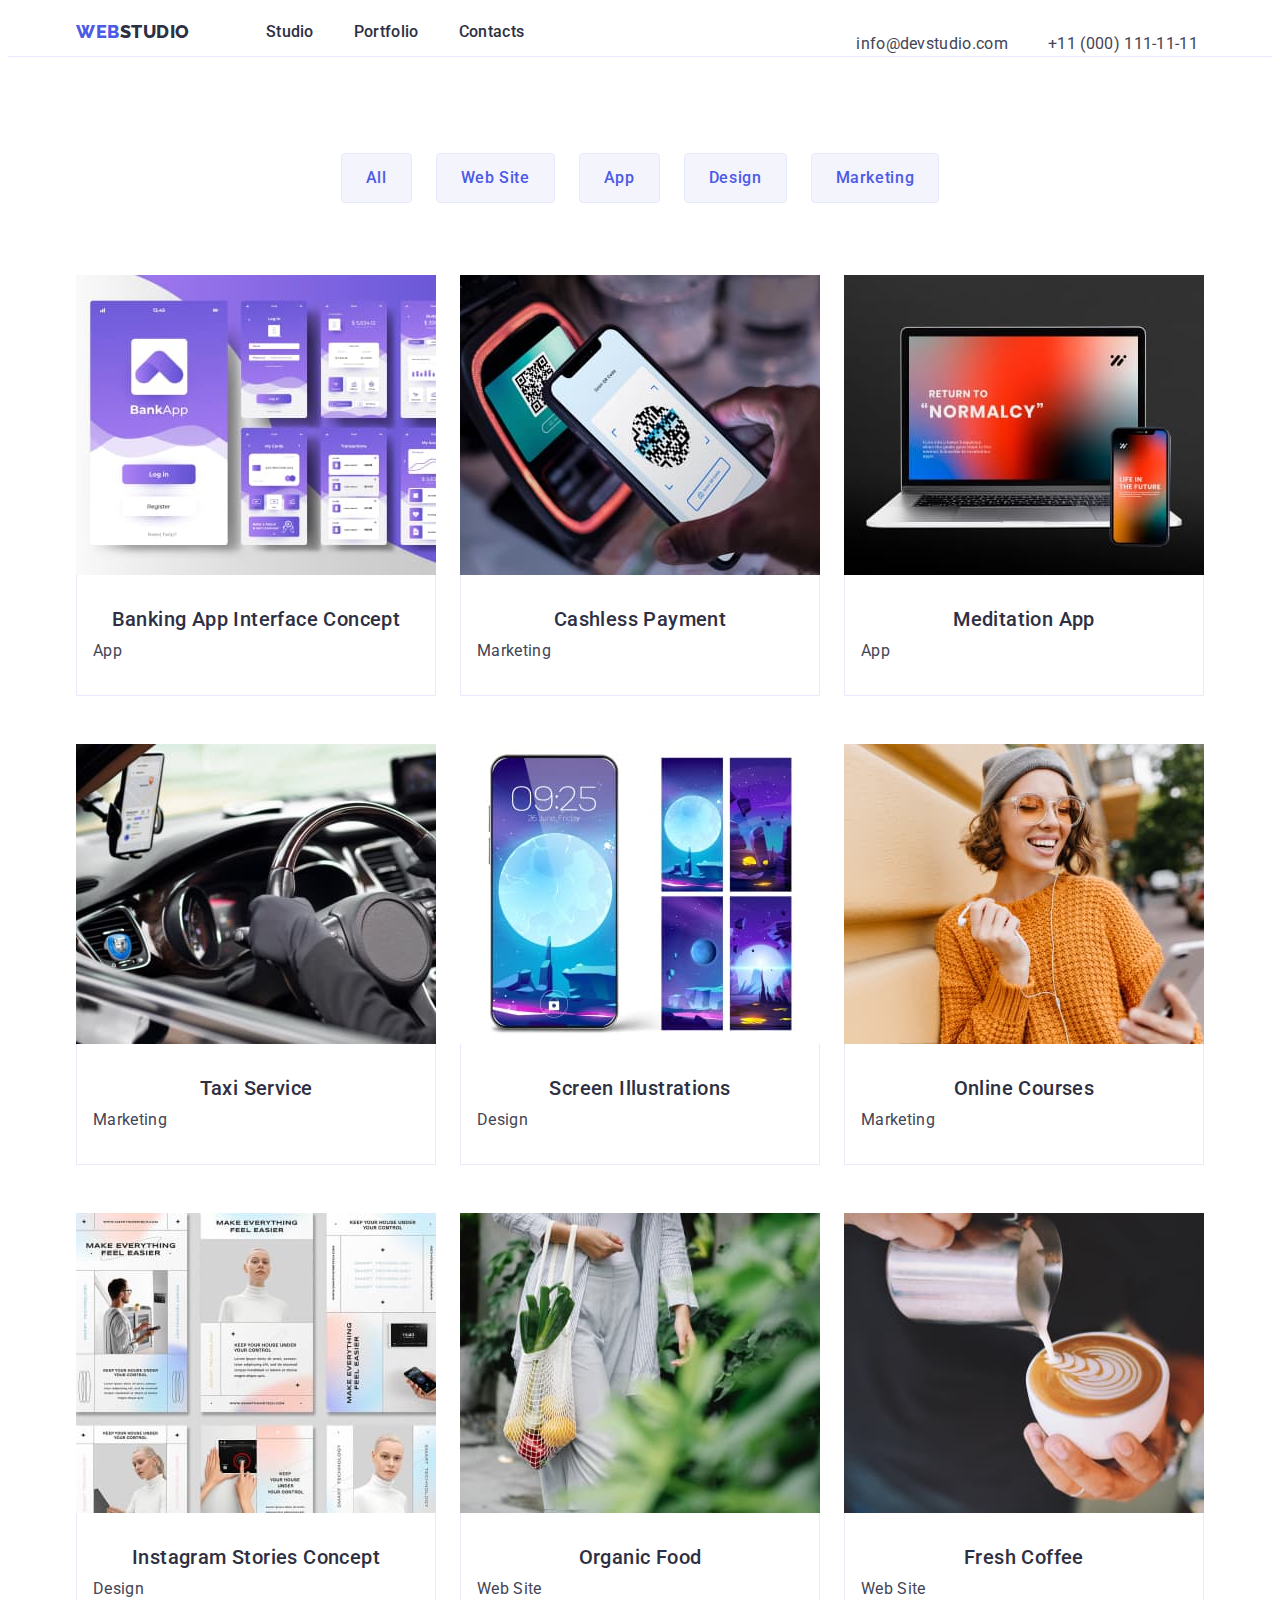
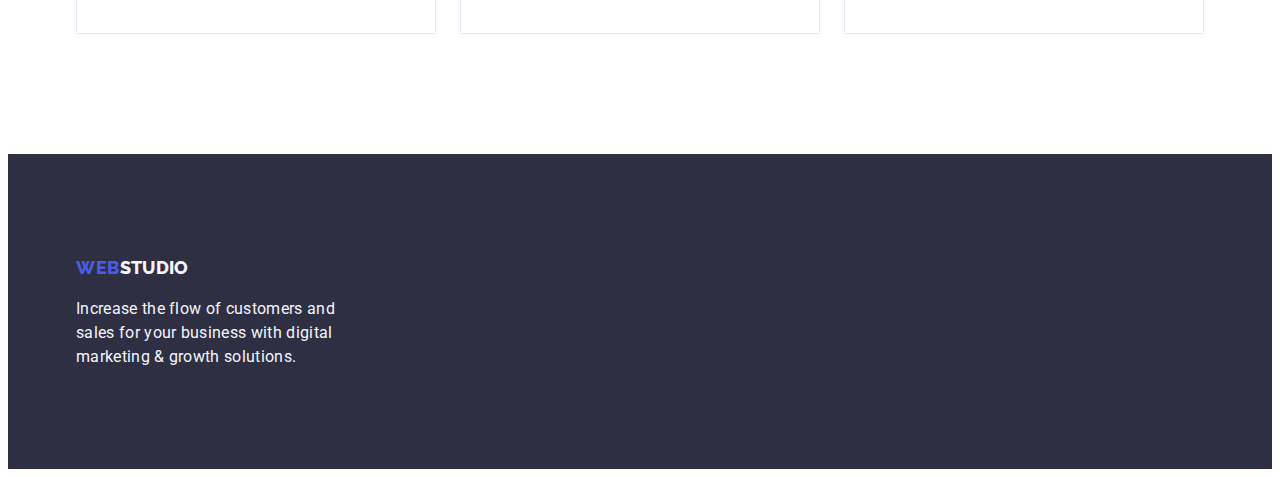
==== commit 8db14bb5: "portfolio edit" ====
--- a/portfolio.html
+++ b/portfolio.html
@@ -22,45 +22,45 @@
   <body>
     <header class="all-headers">
       <div class="container all-headers-content">
-      <nav class="navigation">
-        <!-- Logo -->
-        <a class="link logo" href="./index.html"
-          >Web<span class="studio-text">Studio</span></a
-        >
-        <!-- menu -->
-        <ul class="list menu-list">
-          <li>
-            <a class="menu-item link" href="./index.html">Studio</a>
-          </li>
-          <li>
-            <a class="menu-item link" href="./portfolio.html">Portfolio</a>
-          </li>
-          <li><a class="menu-item link" href="">Contacts</a></li>
-        </ul>
-      </nav>
-      <!-- contacts -->
-      <address class="address">
-        <ul class="list address-list">
-          <li>
-            <a class="address-item link" href="mailto:info@devstudio.com"
-              >info@devstudio.com</a
-            >
-          </li>
-          <li>
-            <a class="address-item link" href="tel:+110001111111"
-              >+11 (000) 111-11-11</a
-            >
-          </li>
-        </ul>
-      </address>
-    </div>
+        <nav class="navigation">
+          <!-- Logo -->
+          <a class="link logo" href="./index.html"
+            >Web<span class="studio-text">Studio</span></a
+          >
+          <!-- menu -->
+          <ul class="list menu-list">
+            <li>
+              <a class="menu-item link" href="./index.html">Studio</a>
+            </li>
+            <li>
+              <a class="menu-item link" href="./portfolio.html">Portfolio</a>
+            </li>
+            <li><a class="menu-item link" href="">Contacts</a></li>
+          </ul>
+        </nav>
+        <!-- contacts -->
+        <address class="address">
+          <ul class="list address-list">
+            <li>
+              <a class="address-item link" href="mailto:info@devstudio.com"
+                >info@devstudio.com</a
+              >
+            </li>
+            <li>
+              <a class="address-item link" href="tel:+110001111111"
+                >+11 (000) 111-11-11</a
+              >
+            </li>
+          </ul>
+        </address>
+      </div>
     </header>
     <main>
       <!-- filter buttons -->
       <section>
         <div class="container">
           <h1 class="visually-hidden">Header</h1>
-          <ul class="list">
+          <ul class="list buttons-list">
             <li>
               <button class="filter-buttons-section" type="button">All</button>
             </li>
@@ -83,8 +83,8 @@
               </button>
             </li>
           </ul>
-          <ul class="list">
-            <li>
+          <ul class="list offers-with-pictures">
+            <li class="offers-list-item">
               <a class="link" href="">
                 <img
                   src="./images/portfolio/bank-app-interface.jpg"
@@ -92,13 +92,15 @@
                   width="360"
                   height="300"
                 />
-                <h2 class="second-level-header portfolio-second-level-header">
-                  Banking App Interface Concept
-                </h2>
-                <p class="sec-two-four-paragraph portfolio-paragraph">App</p>
-              </a>
-            </li>
-            <li>
+                <div class="text-under-offer">
+                  <h2 class="second-level-header portfolio-second-level-header">
+                    Banking App Interface Concept
+                  </h2>
+                  <p class="sec-two-four-paragraph portfolio-paragraph">App</p>
+                </div>
+              </a>
+            </li>
+            <li class="offers-list-item">
               <a class="link" href="">
                 <img
                   src="./images/portfolio/cashless-payment.jpg"
@@ -106,15 +108,17 @@
                   width="360"
                   height="300"
                 />
-                <h2 class="second-level-header portfolio-second-level-header">
-                  Cashless Payment
-                </h2>
-                <p class="sec-two-four-paragraph portfolio-paragraph">
-                  Marketing
-                </p>
-              </a>
-            </li>
-            <li>
+                <div class="text-under-offer">
+                  <h2 class="second-level-header portfolio-second-level-header">
+                    Cashless Payment
+                  </h2>
+                  <p class="sec-two-four-paragraph portfolio-paragraph">
+                    Marketing
+                  </p>
+                </div>
+              </a>
+            </li>
+            <li class="offers-list-item">
               <a class="link" href="">
                 <img
                   src="./images/portfolio/meditation-app.jpg"
@@ -122,13 +126,15 @@
                   width="360"
                   height="300"
                 />
-                <h2 class="second-level-header portfolio-second-level-header">
-                  Meditation App
-                </h2>
-                <p class="sec-two-four-paragraph portfolio-paragraph">App</p>
-              </a>
-            </li>
-            <li>
+                <div class="text-under-offer">
+                  <h2 class="second-level-header portfolio-second-level-header">
+                    Meditation App
+                  </h2>
+                  <p class="sec-two-four-paragraph portfolio-paragraph">App</p>
+                </div>
+              </a>
+            </li>
+            <li class="offers-list-item">
               <a class="link" href="">
                 <img
                   src="./images/portfolio/taxi-service.jpg"
@@ -136,15 +142,17 @@
                   width="360"
                   height="300"
                 />
-                <h2 class="second-level-header portfolio-second-level-header">
-                  Taxi Service
-                </h2>
-                <p class="sec-two-four-paragraph portfolio-paragraph">
-                  Marketing
-                </p>
-              </a>
-            </li>
-            <li>
+                <div class="text-under-offer">
+                  <h2 class="second-level-header portfolio-second-level-header">
+                    Taxi Service
+                  </h2>
+                  <p class="sec-two-four-paragraph portfolio-paragraph">
+                    Marketing
+                  </p>
+                </div>
+              </a>
+            </li>
+            <li class="offers-list-item">
               <a class="link" href="">
                 <img
                   src="./images/portfolio/screen-illustrations.jpg"
@@ -152,13 +160,17 @@
                   width="360"
                   height="300"
                 />
-                <h2 class="second-level-header portfolio-second-level-header">
-                  Screen Illustrations
-                </h2>
-                <p class="sec-two-four-paragraph portfolio-paragraph">Design</p>
-              </a>
-            </li>
-            <li>
+                <div class="text-under-offer">
+                  <h2 class="second-level-header portfolio-second-level-header">
+                    Screen Illustrations
+                  </h2>
+                  <p class="sec-two-four-paragraph portfolio-paragraph">
+                    Design
+                  </p>
+                </div>
+              </a>
+            </li>
+            <li class="offers-list-item">
               <a class="link" href="">
                 <img
                   src="./images/portfolio/online-courses.jpg"
@@ -166,15 +178,17 @@
                   width="360"
                   height="300"
                 />
-                <h2 class="second-level-header portfolio-second-level-header">
-                  Online Courses
-                </h2>
-                <p class="sec-two-four-paragraph portfolio-paragraph">
-                  Marketing
-                </p>
-              </a>
-            </li>
-            <li>
+                <div class="text-under-offer">
+                  <h2 class="second-level-header portfolio-second-level-header">
+                    Online Courses
+                  </h2>
+                  <p class="sec-two-four-paragraph portfolio-paragraph">
+                    Marketing
+                  </p>
+                </div>
+              </a>
+            </li>
+            <li class="offers-list-item">
               <a class="link" href="">
                 <img
                   src="./images/portfolio/insta-stories-concept.jpg"
@@ -182,13 +196,17 @@
                   width="360"
                   height="300"
                 />
-                <h2 class="second-level-header portfolio-second-level-header">
-                  Instagram Stories Concept
-                </h2>
-                <p class="sec-two-four-paragraph portfolio-paragraph">Design</p>
-              </a>
-            </li>
-            <li>
+                <div class="text-under-offer">
+                  <h2 class="second-level-header portfolio-second-level-header">
+                    Instagram Stories Concept
+                  </h2>
+                  <p class="sec-two-four-paragraph portfolio-paragraph">
+                    Design
+                  </p>
+                </div>
+              </a>
+            </li>
+            <li class="offers-list-item">
               <a class="link" href="">
                 <img
                   src="./images/portfolio/organic-food.jpg"
@@ -196,15 +214,17 @@
                   width="360"
                   height="300"
                 />
-                <h2 class="second-level-header portfolio-second-level-header">
-                  Organic Food
-                </h2>
-                <p class="sec-two-four-paragraph portfolio-paragraph">
-                  Web Site
-                </p>
-              </a>
-            </li>
-            <li>
+                <div class="text-under-offer">
+                  <h2 class="second-level-header portfolio-second-level-header">
+                    Organic Food
+                  </h2>
+                  <p class="sec-two-four-paragraph portfolio-paragraph">
+                    Web Site
+                  </p>
+                </div>
+              </a>
+            </li>
+            <li class="offers-list-item">
               <a class="link" href="">
                 <img
                   src="./images/portfolio/fresh-coffee.jpg"
@@ -212,12 +232,14 @@
                   width="360"
                   height="300"
                 />
-                <h2 class="second-level-header portfolio-second-level-header">
-                  Fresh Coffee
-                </h2>
-                <p class="sec-two-four-paragraph portfolio-paragraph">
-                  Web Site
-                </p>
+                <div class="text-under-offer">
+                  <h2 class="second-level-header portfolio-second-level-header">
+                    Fresh Coffee
+                  </h2>
+                  <p class="sec-two-four-paragraph portfolio-paragraph">
+                    Web Site
+                  </p>
+                </div>
               </a>
             </li>
           </ul>
@@ -226,14 +248,14 @@
     </main>
     <footer class="footer footer-class">
       <div class="container">
-      <a class="link logo footer-logo" href="./index.html"
-        >Web<span class="studio-text-footer">Studio</span></a
-      >
-      <p class="footer-text">
-        Increase the flow of customers and sales for your business with digital
-        marketing & growth solutions.
-      </p>
-    </div>
+        <a class="link logo footer-logo" href="./index.html"
+          >Web<span class="studio-text-footer">Studio</span></a
+        >
+        <p class="footer-text">
+          Increase the flow of customers and sales for your business with
+          digital marketing & growth solutions.
+        </p>
+      </div>
     </footer>
   </body>
 </html>
--- a/css/styles.css
+++ b/css/styles.css
@@ -107,6 +107,7 @@
 .hero-section {
     background-color: var(--navy-blue);
 }
+
 .page-header {
     font-size: 56px;
     line-height: 1.07;
@@ -114,10 +115,11 @@
     letter-spacing: 0.02em;
     color: #ffffff;
 }
+
 /* hero button */
 .hero-btn {
     background-color: #4D5AE5;
-    color: #ffffff ;
+    color: #ffffff;
     font-family: inherit;
     font-size: 16px;
     font-style: normal;
@@ -134,11 +136,11 @@
 }
 
 .level-three-header {
-font-weight: 500;
-font-size: 20px;
-line-height: 1.2;
-letter-spacing: 0.02em;
-color: var(--navy-blue);
+    font-weight: 500;
+    font-size: 20px;
+    line-height: 1.2;
+    letter-spacing: 0.02em;
+    color: var(--navy-blue);
 
 }
 
@@ -161,6 +163,7 @@
 .our-team {
     background-color: #F4F4FD;
 }
+
 .our-team-list-item {
     background-color: #FFFFFF;
 }
@@ -215,46 +218,47 @@
     display: block;
 }
 
-.container { 
+.container {
     max-width: 1158px;
-    padding-left:  15px;
+    padding-left: 15px;
     padding-right: 15px;
-    margin-left:  auto;
-    margin-right:  auto;
-    }
+    margin-left: auto;
+    margin-right: auto;
+}
+
 /* header */
-    .all-headers {
-        border-bottom: 1px solid var(--cornflower);
-    }
-
-    .all-headers-content {
-        display: flex;
-    }
-    
-    .navigation {
-        display: flex;
-        align-items: center;
-    }
-
-    .logo {
-        margin-right: 76px;
-    }
-
-    .menu-list {
-        display: flex; 
-        gap: 40px;
-        margin-right: 332px;
-    }
-
-    .menu-item {
-        padding: 24px 0;
-    }
-
-    .address-list {
-        padding-top: 24px;
-        display: flex; 
-        gap: 40px;
-    }
+.all-headers {
+    border-bottom: 1px solid var(--cornflower);
+}
+
+.all-headers-content {
+    display: flex;
+}
+
+.navigation {
+    display: flex;
+    align-items: center;
+}
+
+.logo {
+    margin-right: 76px;
+}
+
+.menu-list {
+    display: flex;
+    gap: 40px;
+    margin-right: 332px;
+}
+
+.menu-item {
+    padding: 24px 0;
+}
+
+.address-list {
+    padding-top: 24px;
+    display: flex;
+    gap: 40px;
+}
 
 /* section 1 */
 .hero-section {
@@ -262,9 +266,9 @@
 }
 
 .page-header {
-max-width: 496px;
-margin: auto;
-margin-bottom: 48px;
+    max-width: 496px;
+    margin: auto;
+    margin-bottom: 48px;
 }
 
 .hero-btn {
@@ -283,15 +287,15 @@
 
 .visually-hidden {
     position: absolute;
-width: 1px;
-height: 1px;
-margin: -1px;
-border: 0;
-padding: 0;
-white-space: nowrap;
-clip-path: inset(100%);
-clip: rect(0 0 0 0);
-overflow: hidden;
+    width: 1px;
+    height: 1px;
+    margin: -1px;
+    border: 0;
+    padding: 0;
+    white-space: nowrap;
+    clip-path: inset(100%);
+    clip: rect(0 0 0 0);
+    overflow: hidden;
 }
 
 .pillars-list {
@@ -341,30 +345,80 @@
 }
 
 .our-team-list-item {
-width: width: calc((100% - 72px) / 4);
-text-align: center;
-border-radius: 0px 0px 4px 4px;
-box-shadow: 0px 2px 1px 0px rgba(46, 47, 66, 0.08), 0px 1px 1px 0px rgba(46, 47, 66, 0.16), 0px 1px 6px 0px rgba(46, 47, 66, 0.08);
+    width: width: calc((100% - 72px) / 4);
+    border-radius: 0px 0px 4px 4px;
+    box-shadow: 0px 2px 1px 0px rgba(46, 47, 66, 0.08), 0px 1px 1px 0px rgba(46, 47, 66, 0.16), 0px 1px 6px 0px rgba(46, 47, 66, 0.08);
+}
+
+.name-and-position {
+    padding: 32px 0;
 }
 
 .our-team-item-title {
-    padding: 32px 0 0 0;
     margin-bottom: 8px;
+    text-align: center;
 }
 
 .our-team-list-item-text {
-    padding-bottom: 32px;
+    text-align: center;
 }
 
 /* footer */
 .footer-class {
     padding: 100px 0;
 }
+
 .footer-logo {
     display: inline-block;
-    padding-bottom: 16px;
+    margin-bottom: 16px;
 }
 
 .footer-text {
     max-width: 264px;
-}+}
+
+/* portfolio */
+/* buttons */
+.buttons-list {
+    padding-top: 96px;
+    padding-bottom: 72px;
+    display: flex;
+    justify-content: center;
+    gap: 24px;
+}
+
+.filter-buttons-section {
+    border-radius: 4px;
+    border: var(--cornflower) 1px solid;
+    padding: 12px 24px;
+}
+
+.filter-buttons-section:hover,
+.filter-buttons-section:focus {
+    border: 1px solid transparent
+}
+
+/* pictures */
+.offers-with-pictures {
+    display: flex;
+    flex-wrap: wrap;
+    gap: 24px;
+    column-gap: 24px;
+    row-gap: 48px;
+    padding-bottom: 120px;
+}
+
+.offers-list-item {
+    width: calc((100% - 48px) / 3);
+}
+
+.text-under-offer {
+    padding: 32px 16px;
+    align-self: stretch;
+    border: 1px solid #e7e9fc;
+    border-top: none;
+}
+
+.portfolio-second-level-header {
+    margin-bottom: 8px;
+}
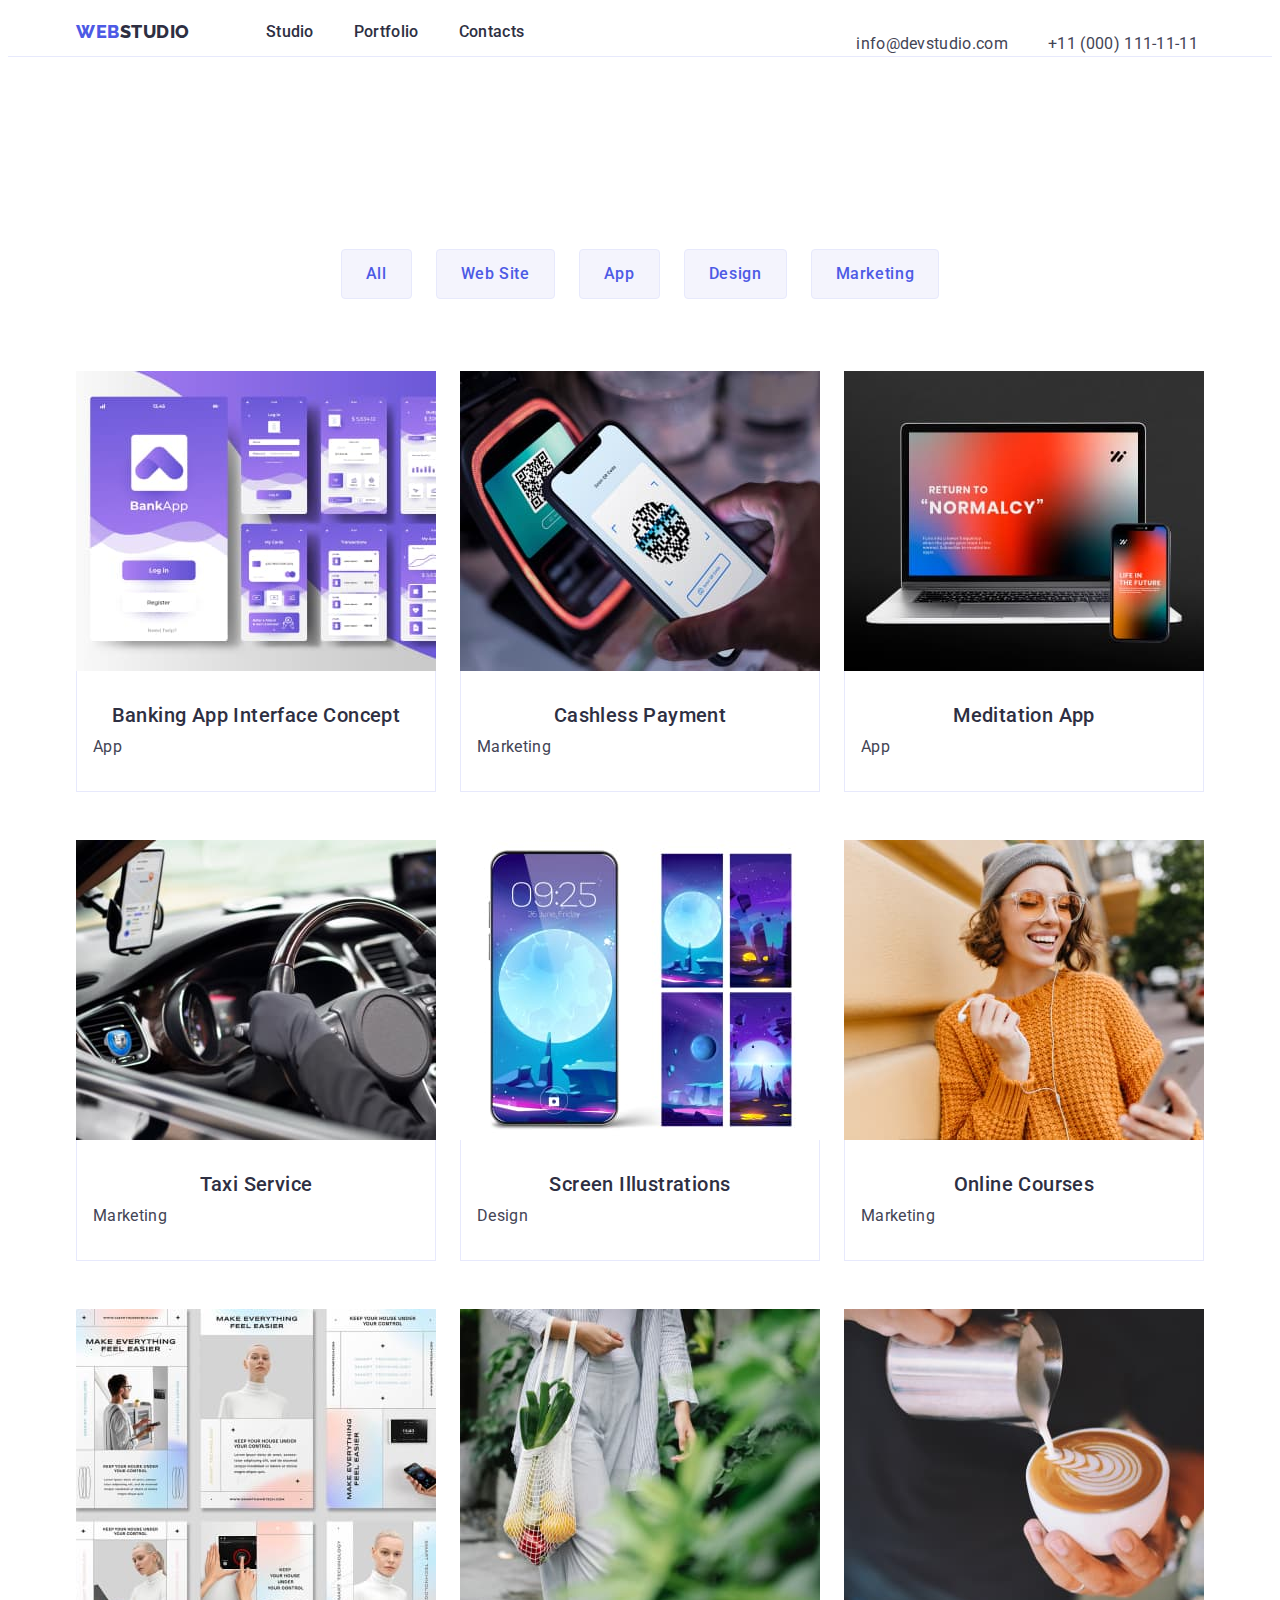
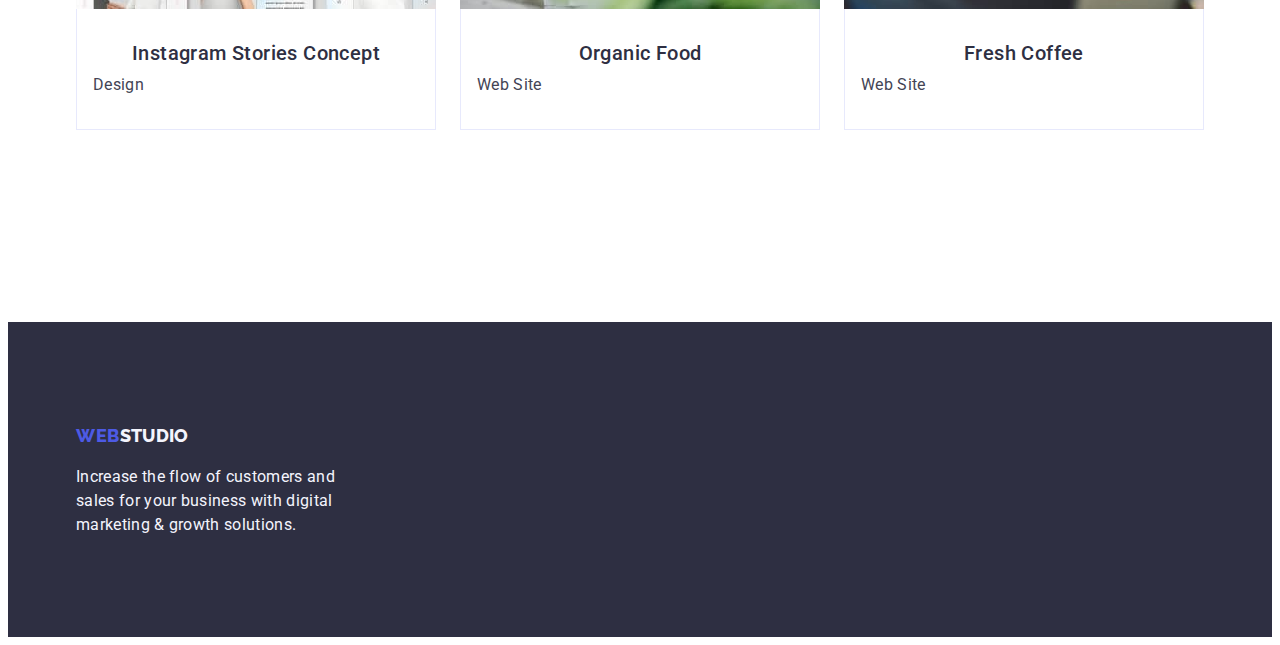
==== commit 4b2dac8f: "portfolio update" ====
--- a/portfolio.html
+++ b/portfolio.html
@@ -58,7 +58,7 @@
     <main>
       <!-- filter buttons -->
       <section>
-        <div class="container">
+        <div class="container buttons-container">
           <h1 class="visually-hidden">Header</h1>
           <ul class="list buttons-list">
             <li>
--- a/css/styles.css
+++ b/css/styles.css
@@ -379,6 +379,11 @@
 
 /* portfolio */
 /* buttons */
+.buttons-container {
+    padding-top: 96px; 
+    padding-bottom: 120px;
+}
+
 .buttons-list {
     padding-top: 96px;
     padding-bottom: 72px;
@@ -405,7 +410,7 @@
     gap: 24px;
     column-gap: 24px;
     row-gap: 48px;
-    padding-bottom: 120px;
+    margin-bottom: 72px
 }
 
 .offers-list-item {
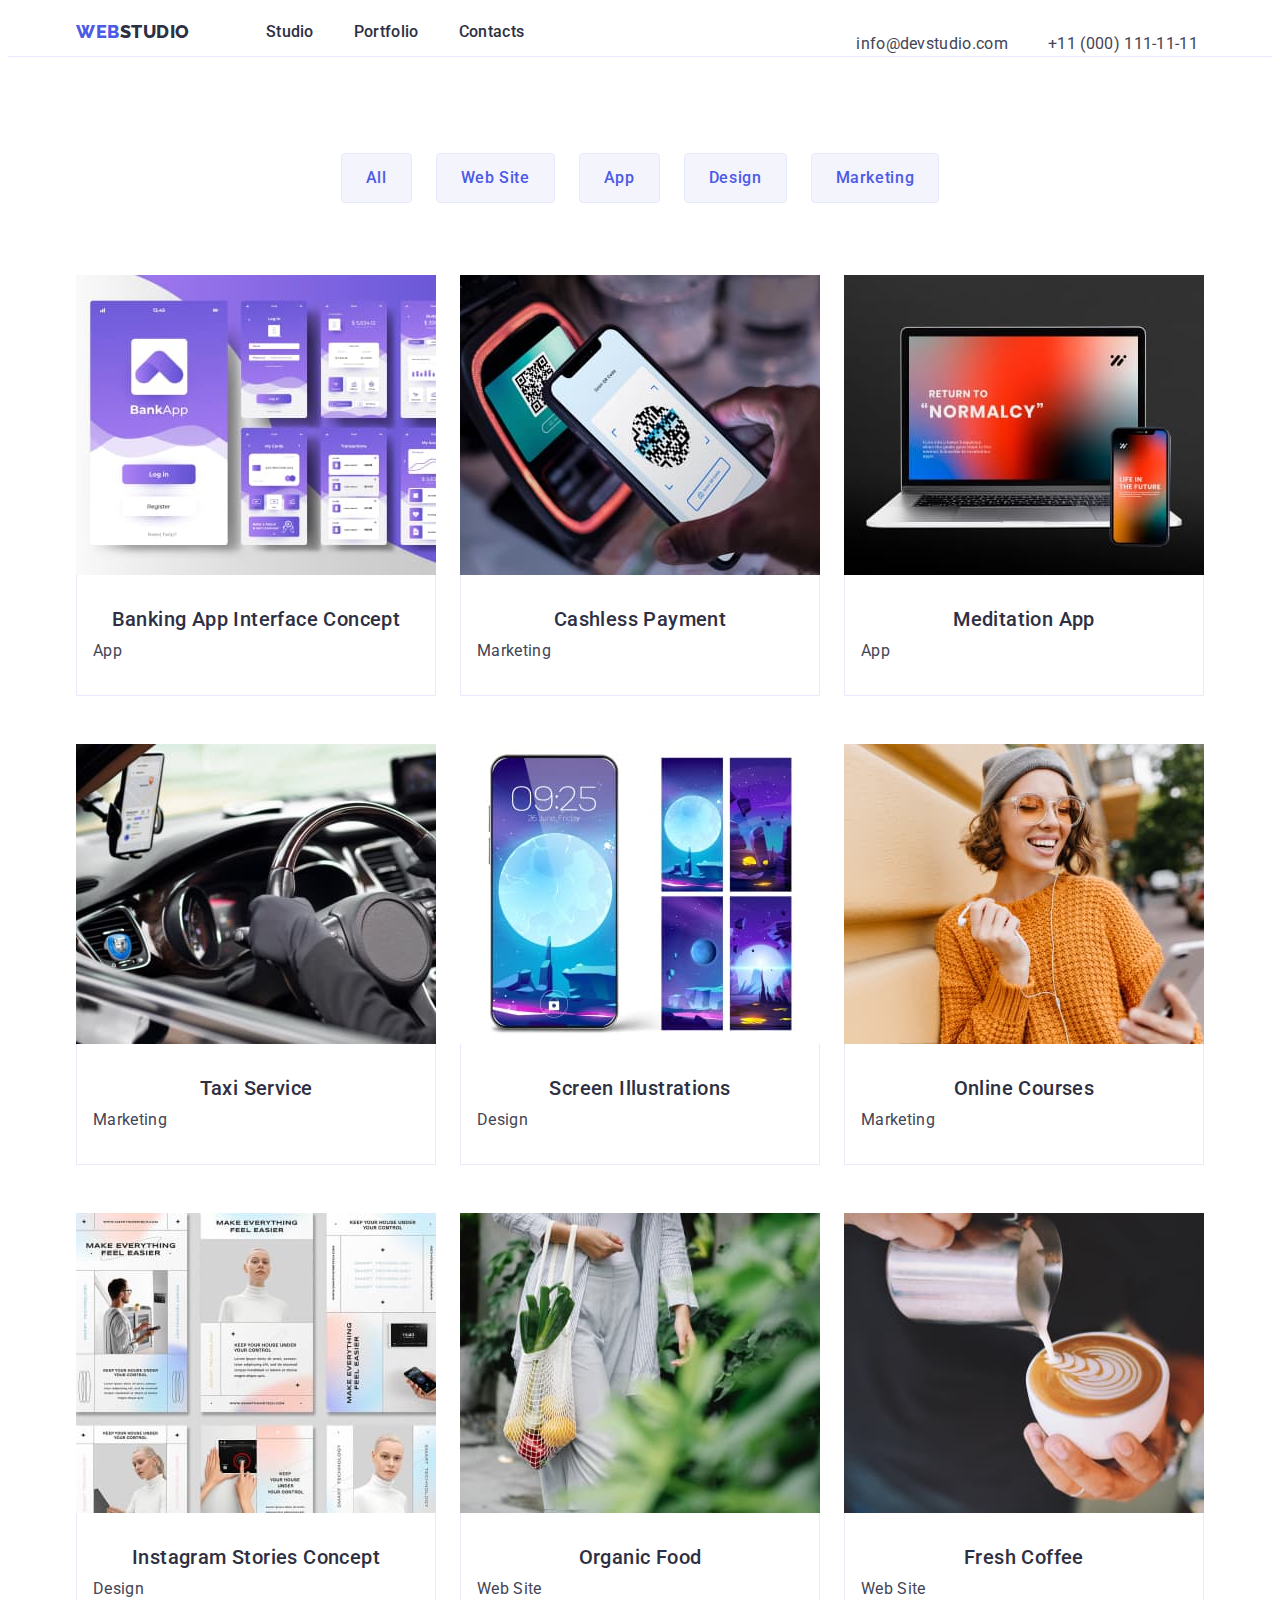
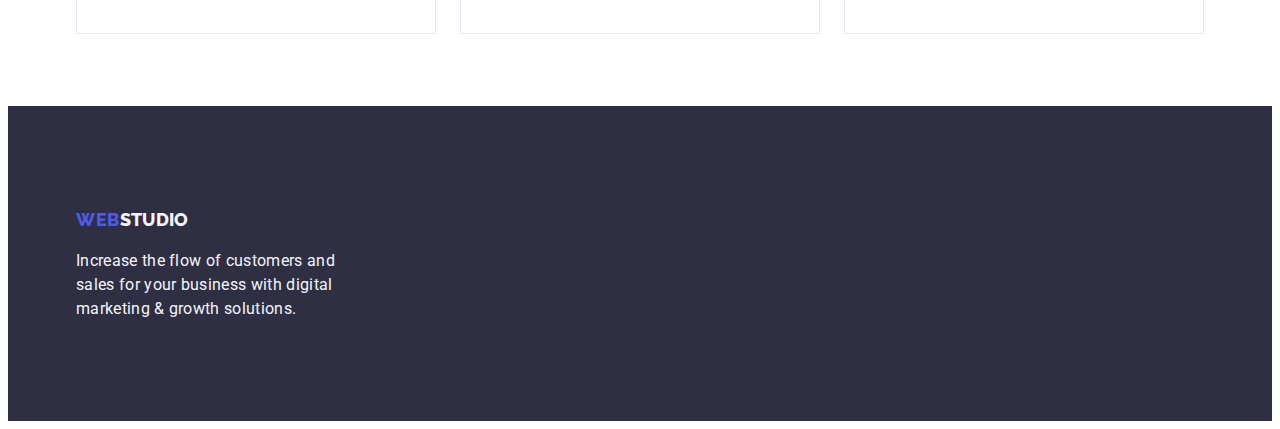
==== commit 26e90603: "Update portfolio.html" ====
--- a/portfolio.html
+++ b/portfolio.html
@@ -57,8 +57,8 @@
     </header>
     <main>
       <!-- filter buttons -->
-      <section>
-        <div class="container buttons-container">
+      <section buttons-container>
+        <div class="container">
           <h1 class="visually-hidden">Header</h1>
           <ul class="list buttons-list">
             <li>
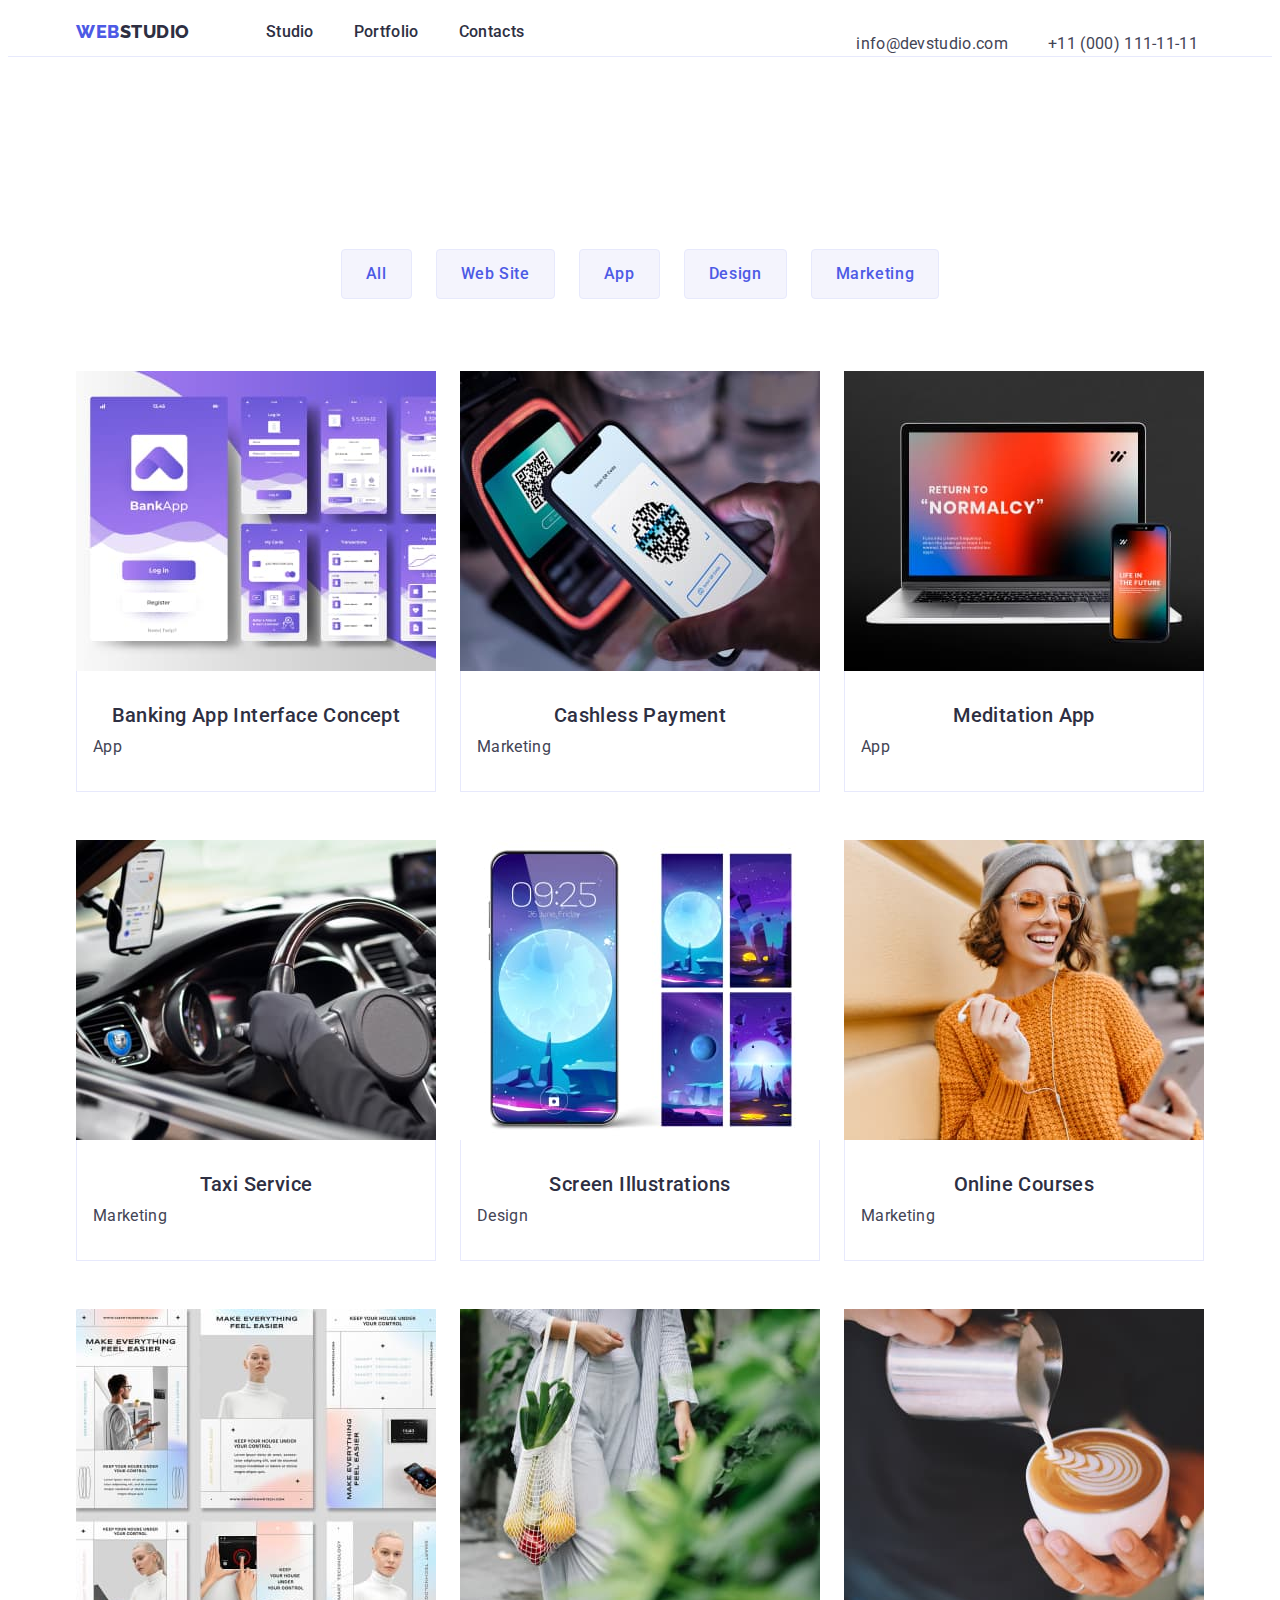
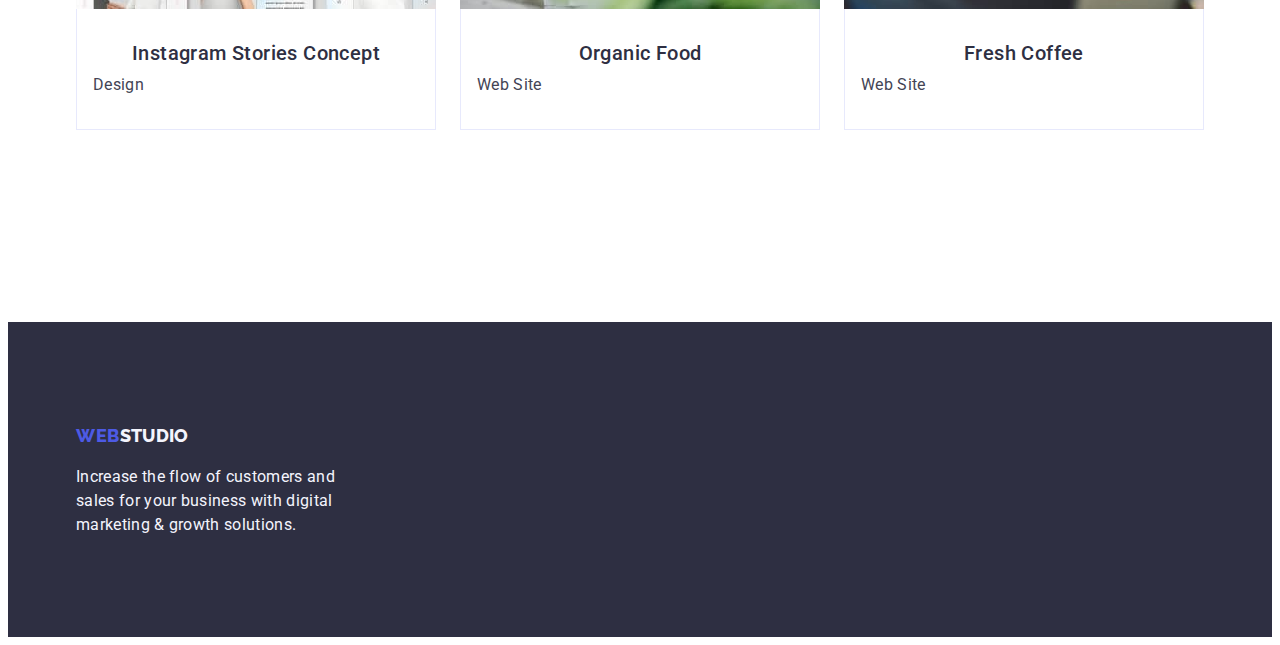
==== commit 9ac5de57: "Update portfolio.html" ====
--- a/portfolio.html
+++ b/portfolio.html
@@ -57,7 +57,7 @@
     </header>
     <main>
       <!-- filter buttons -->
-      <section buttons-container>
+      <section class="buttons-container">
         <div class="container">
           <h1 class="visually-hidden">Header</h1>
           <ul class="list buttons-list">
